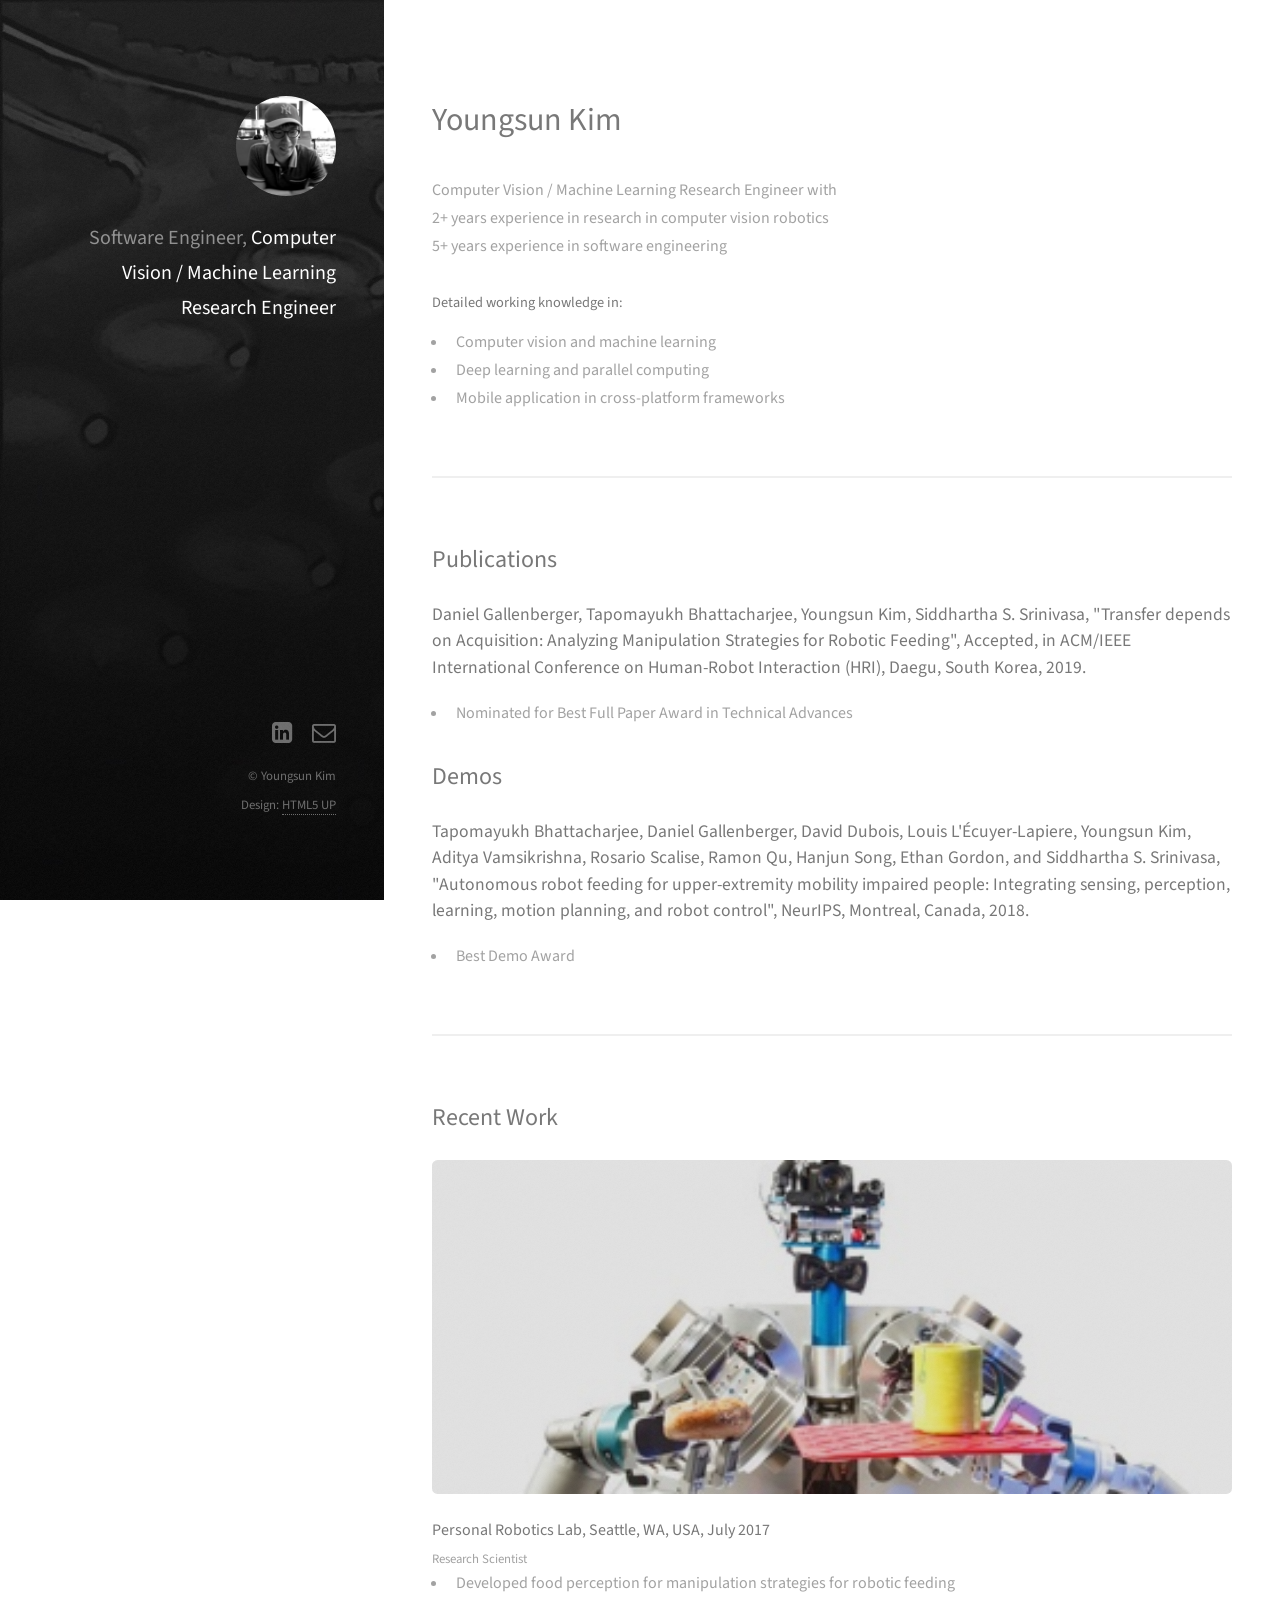
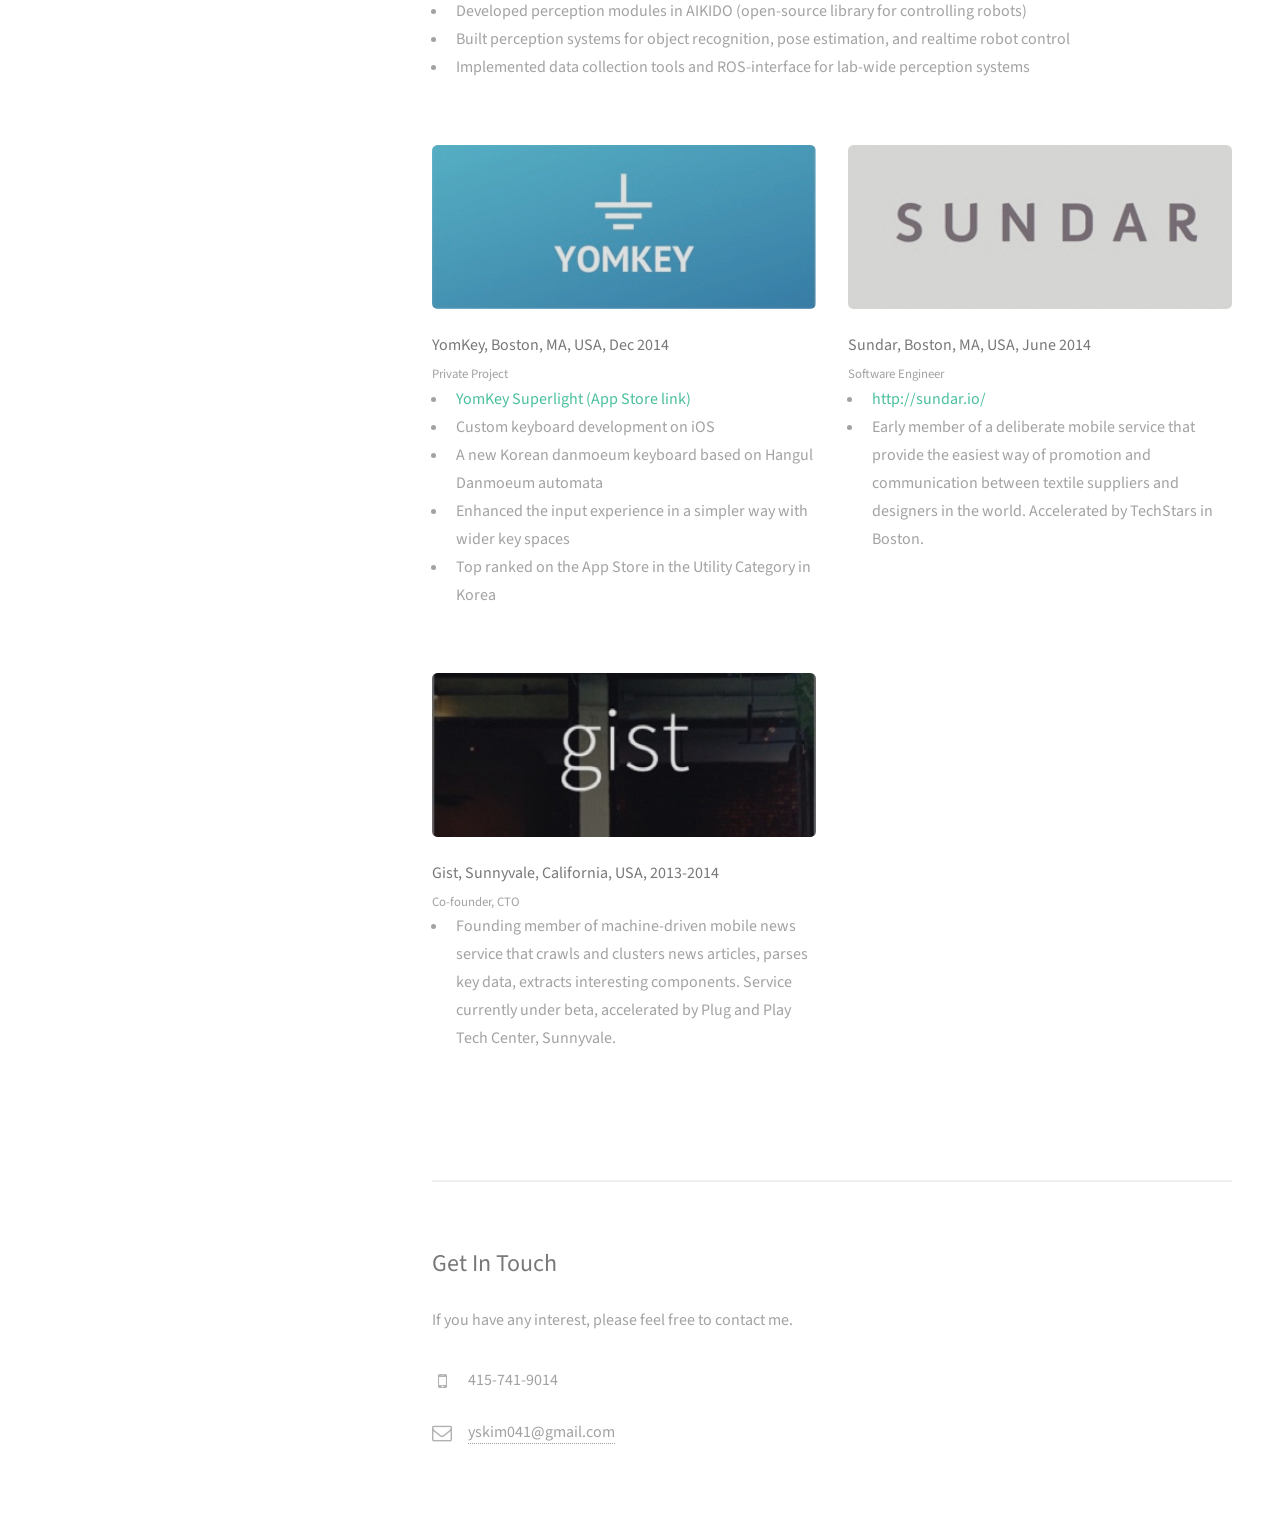
==== index.html @ 5f64d2c2 "update works at uw" ====
<!DOCTYPE HTML>
<!--
	Strata by HTML5 UP
	html5up.net | @n33co
	Free for personal and commercial use under the CCA 3.0 license (html5up.net/license)
-->
<html>
	<head>
		<title>Youngsun Kim</title>
		<meta http-equiv="content-type" content="text/html; charset=utf-8" />
		<meta name="description" content="" />
		<meta name="keywords" content="" />
		<!--[if lte IE 8]><script src="css/ie/html5shiv.js"></script><![endif]-->
		<script src="js/jquery.min.js"></script>
		<script src="js/jquery.poptrox.min.js"></script>
		<script src="js/skel.min.js"></script>
		<script src="js/init.js"></script>
		<noscript>
			<link rel="stylesheet" href="css/skel.css" />
			<link rel="stylesheet" href="css/style.css" />
			<link rel="stylesheet" href="css/style-xlarge.css" />
		</noscript>
		<!--[if lte IE 8]><link rel="stylesheet" href="css/ie/v8.css" /><![endif]-->
	</head>
	<body id="top">

		<!-- Header -->
			<header id="header">
				<a href="#" class="image avatar"><img src="images/profile_img.png" alt="" /></a>
				<h1>Software Engineer, <br />
				<strong>Computer Vision / Machine Learning <br />
				Research Engineer</strong></h1>
			</header>

		<!-- Main -->
			<div id="main">

				<!-- One -->
					<section id="one">
						<header class="major">
							<h2>Youngsun Kim</h2>
						</header>
						<p>Computer Vision / Machine Learning Research Engineer with <br>2+ years experience in research in computer vision robotics <br>5+ years experience in software engineering</p>

						<h5>Detailed working knowledge in: </h5>
						<ul>
							<li>Computer vision and machine learning</li>
							<li>Deep learning and parallel computing</li>
							<li>Mobile application in cross-platform frameworks</li>
						</ul>
					</section>

				<!-- Two -->
					<section id="two_research">
						<h2>Publications</h2>
						<h4>Daniel Gallenberger, Tapomayukh Bhattacharjee, Youngsun Kim, Siddhartha S. Srinivasa, "Transfer depends on Acquisition: Analyzing Manipulation Strategies for Robotic Feeding", Accepted, in ACM/IEEE International Conference on Human-Robot Interaction (HRI), Daegu, South Korea, 2019.</h4>
						<ul>
							<li>Nominated for Best Full Paper Award in Technical Advances</li>
						</ul>

						<h2>Demos</h2>
						<h4>Tapomayukh Bhattacharjee, Daniel Gallenberger, David Dubois, Louis L'Écuyer-Lapiere, Youngsun Kim, Aditya Vamsikrishna, Rosario Scalise, Ramon Qu, Hanjun Song, Ethan Gordon, and Siddhartha S. Srinivasa, "Autonomous robot feeding for upper-extremity mobility impaired people: Integrating sensing, perception, learning, motion planning, and robot control", NeurIPS, Montreal, Canada, 2018.</h4>
						<ul>
							<li>Best Demo Award</li>
						</ul>
					</section>

					<section id="two_works">
						<h2>Recent Work</h2>
						<div class="row">
							<article class="12u 12u$(3) work-item">
								<a href="https://personalrobotics.cs.washington.edu/research/projects/food-manipulation/" class="image fit thumb"><img src="images/herb_brunch_small.jpg" alt="" /></a>
								<h3>Personal Robotics Lab, Seattle, WA, USA, July 2017</h3>
								<p>
									Research Scientist
									<ul>
										<li>Developed food perception for manipulation strategies for robotic feeding</li>
										<li>Developed perception modules in AIKIDO (open-source library for controlling robots)</li>
										<li>Built perception systems for object recognition, pose estimation, and realtime robot control</li>
										<li>Implemented data collection tools and ROS-interface for lab-wide perception systems</li>
									</ul>
								</p>
							</article>
							<article class="6u 12u$(3) work-item">
								<a href="images/full_1_yomkey.jpg" class="image fit thumb"><img src="images/thumb_1_yomkey.jpg" alt="" /></a>
								<h3>YomKey, Boston, MA, USA, Dec 2014</h3>
								<p>
									Private Project
									<ul>
										<li><div onClick="window.open('https://itunes.apple.com/us/app/id954200355?mt=8', '_blank')" style="color: #49bf9d;">YomKey Superlight (App Store link)</div></li>
										<li>Custom keyboard development on iOS</li>
										<li>A new Korean danmoeum keyboard based on Hangul Danmoeum automata</li>
										<li>Enhanced the input experience in a simpler way with wider key spaces</li>
										<li>Top ranked on the App Store in the Utility Category in Korea</li>
									</ul>
								</p>
							</article>
							<article class="6u$ 12u$(3) work-item">
								<a href="images/full_2_sundar.jpg" class="image fit thumb"><img src="images/thumb_2_sundar.jpg" alt="" /></a>
								<h3>Sundar, Boston, MA, USA, June 2014</h3>
								<p>
									Software Engineer
									<ul>
										<li><div onClick="window.open('http://sundar.io', '_blank')" style="color: #49bf9d;">http://sundar.io/</div></li>
										<li>Early member of a deliberate mobile service that provide the easiest way of promotion and communication between textile suppliers and designers in the world. Accelerated by TechStars in Boston.</li>
									</ul>
								</p>
							</article>
							<article class="6u 12u$(3) work-item">
								<a href="images/full_3_gist.jpg" class="image fit thumb"><img src="images/thumb_3_gist.jpg" alt="" /></a>
								<h3>Gist, Sunnyvale, California, USA, 2013-2014</h3>
								<p>
									Co-founder, CTO
									<ul>
										<li>Founding member of machine-driven mobile news service that crawls and clusters news articles, parses key data, extracts interesting components. Service currently under beta, accelerated by Plug and Play Tech Center, Sunnyvale.</li>
									</ul>
								</p>
							</article>
						</div>
						<!-- <ul class="actions">
							<li><a href="#" class="button">Full Portfolio</a></li>
						</ul> -->
					</section>

				<!-- Three -->
					<section id="three">
						<h2>Get In Touch</h2>
						<p>If you have any interest, please feel free to contact me.</p>
						<div class="row">
							<div class="4u$ 12u$(2)">
								<ul class="labeled-icons">
									<li>
										<h3 class="icon fa-mobile"><span class="label">Phone</span></h3>
										415-741-9014
									</li>
									<li>
										<h3 class="icon fa-envelope-o"><span class="label">Email</span></h3>
										<a href="mailto:youngsun.kim@nyu.edu">yskim041@gmail.com</a>
									</li>
								</ul>
							</div>
						</div>
					</section>

			</div>

		<!-- Footer -->
			<footer id="footer">
				<ul class="icons">
					<li><a href="http://www.linkedin.com/in/youngsunkim/" class="icon fa-linkedin-square"><span class="label">Facebook</span></a></li>
					<li><a href="mailto:youngsun.kim@nyu.edu" class="icon fa-envelope-o"><span class="label">Email</span></a></li>
				</ul>
				<ul class="copyright">
					<li>&copy; Youngsun Kim</li><li>Design: <a href="http://html5up.net">HTML5 UP</a></li>
				</ul>
			</footer>

	</body>
</html>
---- css/skel.css ----
/* Resets (http://meyerweb.com/eric/tools/css/reset/ | v2.0 | 20110126 | License: none (public domain)) */

	html,body,div,span,applet,object,iframe,h1,h2,h3,h4,h5,h6,p,blockquote,pre,a,abbr,acronym,address,big,cite,code,del,dfn,em,img,ins,kbd,q,s,samp,small,strike,strong,sub,sup,tt,var,b,u,i,center,dl,dt,dd,ol,ul,li,fieldset,form,label,legend,table,caption,tbody,tfoot,thead,tr,th,td,article,aside,canvas,details,embed,figure,figcaption,footer,header,hgroup,menu,nav,output,ruby,section,summary,time,mark,audio,video{margin:0;padding:0;border:0;font-size:100%;font:inherit;vertical-align:baseline;}article,aside,details,figcaption,figure,footer,header,hgroup,menu,nav,section{display:block;}body{line-height:1;}ol,ul{list-style:none;}blockquote,q{quotes:none;}blockquote:before,blockquote:after,q:before,q:after{content:'';content:none;}table{border-collapse:collapse;border-spacing:0;}body{-webkit-text-size-adjust:none}

/* Box Model */

	*, *:before, *:after {
		-moz-box-sizing: border-box;
		-webkit-box-sizing: border-box;
		box-sizing: border-box;
	}

/* Container */

	.container {
		margin-left: auto;
		margin-right: auto;
		
		/* width: (containers) */
		width: 100%;
	}

	/* Modifiers */

		/* 125% */
			.container.\31 25\25 {
				width: 100%;
				
				/* max-width: (containers * 1.25) */
				max-width: 125%;

				/* min-width: (containers) */
				min-width: 100%;
			}

		/* 75% */
			.container.\37 5\25 {
				
				/* width: (containers * 0.75) */
				width: 75%;

			}

		/* 50% */
			.container.\35 0\25 {
				
				/* width: (containers * 0.50) */
				width: 50%;

			}

		/* 25% */
			.container.\32 5\25 {
				
				/* width: (containers * 0.25) */
				width: 25%;

			}

/* Grid */

	.row {
		border-bottom: solid 1px transparent;
	}

	.row > * {
		float: left;
	}
	
	.row:after, .row:before {
		content: '';
		display: block;
		clear: both;
		height: 0;
	}
	
	.row.uniform > * > :first-child {
		margin-top: 0;
	}
	
	.row.uniform > * > :last-child {
		margin-bottom: 0;
	}

	/* Gutters */

		/* Normal */
		
			.row > * {
				/* padding: (gutters.horizontal) 0 0 (gutters.vertical) */
				padding: 0 0 0 2.5em;
			}

			.row {
				/* margin: -(gutters.horizontal) 0 -1px -(gutters.vertical) */
				margin: 0 0 -1px -2.5em;
			}
			
			.row.uniform > * {
				/* padding: (gutters.vertical) 0 0 (gutters.vertical) */
				padding: 2.5em 0 0 2.5em;
			}

			.row.uniform {
				/* margin: -(gutters.vertical) 0 -1px -(gutters.vertical) */
				margin: -2.5em 0 -1px -2.5em;
			}
			
		/* 200% */
		
			.row.\32 00\25 > * {
				/* padding: (gutters.horizontal) 0 0 (gutters.vertical) */
				padding: 0 0 0 5em;
			}

			.row.\32 00\25 {
				/* margin: -(gutters.horizontal) 0 -1px -(gutters.vertical) */
				margin: 0 0 -1px -5em;
			}

			.row.uniform.\32 00\25 > * {
				/* padding: (gutters.vertical) 0 0 (gutters.vertical) */
				padding: 5em 0 0 5em;
			}

			.row.uniform.\32 00\25 {
				/* margin: -(gutters.vertical) 0 -1px -(gutters.vertical) */
				margin: -5em 0 -1px -5em;
			}

		/* 150% */
		
			.row.\31 50\25 > * {
				/* padding: (gutters.horizontal) 0 0 (gutters.vertical) */
				padding: 0 0 0 3.75em;
			}

			.row.\31 50\25 {
				/* margin: -(gutters.horizontal) 0 -1px -(gutters.vertical) */
				margin: 0 0 -1px -3.75em;
			}

			.row.uniform.\31 50\25 > * {
				/* padding: (gutters.vertical) 0 0 (gutters.vertical) */
				padding: 3.75em 0 0 3.75em;
			}

			.row.uniform.\31 50\25 {
				/* margin: -(gutters.vertical) 0 -1px -(gutters.vertical) */
				margin: -3.75em 0 -1px -3.75em;
			}

		/* 50% */
		
			.row.\35 0\25 > * {
				/* padding: (gutters.horizontal) 0 0 (gutters.vertical) */
				padding: 0 0 0 1.25em;
			}

			.row.\35 0\25 {
				/* margin: -(gutters.horizontal) 0 -1px -(gutters.vertical) */
				margin: 0 0 -1px -1.25em;
			}

			.row.uniform.\35 0\25 > * {
				/* padding: (gutters.vertical) 0 0 (gutters.vertical) */
				padding: 1.25em 0 0 1.25em;
			}

			.row.uniform.\35 0\25 {
				/* margin: -(gutters.vertical) 0 -1px -(gutters.vertical) */
				margin: -1.25em 0 -1px -1.25em;
			}

		/* 25% */
		
			.row.\32 5\25 > * {
				/* padding: (gutters.horizontal) 0 0 (gutters.vertical) */
				padding: 0 0 0 0.625em;
			}

			.row.\32 5\25 {
				/* margin: -(gutters.horizontal) 0 -1px -(gutters.vertical) */
				margin: 0 0 -1px -0.625em;
			}

			.row.uniform.\32 5\25 > * {
				/* padding: (gutters.vertical) 0 0 (gutters.vertical) */
				padding: 0.625em 0 0 0.625em;
			}

			.row.uniform.\32 5\25 {
				/* margin: -(gutters.vertical) 0 -1px -(gutters.vertical) */
				margin: -0.625em 0 -1px -0.625em;
			}

		/* 0% */
		
			.row.\30 \25 > * {
				padding: 0;
			}

			.row.\30 \25 {
				margin: 0 0 -1px 0;
			}

	/* Cells */

		.\31 2u, .\31 2u\24, .\31 2u\28 1\29, .\31 2u\24\28 1\29 { width: 100%; clear: none; }
		.\31 1u, .\31 1u\24, .\31 1u\28 1\29, .\31 1u\24\28 1\29 { width: 91.6666666667%; clear: none; }
		.\31 0u, .\31 0u\24, .\31 0u\28 1\29, .\31 0u\24\28 1\29 { width: 83.3333333333%; clear: none; }
		.\39 u, .\39 u\24, .\39 u\28 1\29, .\39 u\24\28 1\29 { width: 75%; clear: none; }
		.\38 u, .\38 u\24, .\38 u\28 1\29, .\38 u\24\28 1\29 { width: 66.6666666667%; clear: none; }
		.\37 u, .\37 u\24, .\37 u\28 1\29, .\37 u\24\28 1\29 { width: 58.3333333333%; clear: none; }
		.\36 u, .\36 u\24, .\36 u\28 1\29, .\36 u\24\28 1\29 { width: 50%; clear: none; }
		.\35 u, .\35 u\24, .\35 u\28 1\29, .\35 u\24\28 1\29 { width: 41.6666666667%; clear: none; }
		.\34 u, .\34 u\24, .\34 u\28 1\29, .\34 u\24\28 1\29 { width: 33.3333333333%; clear: none; }
		.\33 u, .\33 u\24, .\33 u\28 1\29, .\33 u\24\28 1\29 { width: 25%; clear: none; }
		.\32 u, .\32 u\24, .\32 u\28 1\29, .\32 u\24\28 1\29 { width: 16.6666666667%; clear: none; }
		.\31 u, .\31 u\24, .\31 u\28 1\29, .\31 u\24\28 1\29 { width: 8.3333333333%; clear: none; }

		.\31 2u\24 + *, .\31 2u\24\28 1\29 + *,
		.\31 1u\24 + *, .\31 1u\24\28 1\29 + *,
		.\31 0u\24 + *, .\31 0u\24\28 1\29 + *,
		.\39 u\24 + *, .\39 u\24\28 1\29 + *,
		.\38 u\24 + *, .\38 u\24\28 1\29 + *,
		.\37 u\24 + *, .\37 u\24\28 1\29 + *,
		.\36 u\24 + *, .\36 u\24\28 1\29 + *,
		.\35 u\24 + *, .\35 u\24\28 1\29 + *,
		.\34 u\24 + *, .\34 u\24\28 1\29 + *,
		.\33 u\24 + *, .\33 u\24\28 1\29 + *,
		.\32 u\24 + *, .\32 u\24\28 1\29 + *,
		.\31 u\24  + *,  .\31 u\24\28 1\29 + * {
			clear: left;
		}
			
		.\-11u { margin-left: 91.6666666667% }
		.\-10u { margin-left: 83.3333333333% }
		.\-9u { margin-left: 75% }
		.\-8u { margin-left: 66.6666666667% }
		.\-7u { margin-left: 58.3333333333% }
		.\-6u { margin-left: 50% }
		.\-5u { margin-left: 41.6666666667% }
		.\-4u { margin-left: 33.3333333333% }
		.\-3u { margin-left: 25% }
		.\-2u { margin-left: 16.6666666667% }
		.\-1u { margin-left: 8.3333333333% }
---- css/style.css ----
@import url(font-awesome.min.css);
@import url("http://fonts.googleapis.com/css?family=Source+Sans+Pro:400,400italic");

/*
	Strata by HTML5 UP
	html5up.net | @n33co
	Free for personal and commercial use under the CCA 3.0 license (html5up.net/license)
*/

/* Basic */

	body {
		background: #fff;
	}

		body.is-loading *, body.is-loading *:before, body.is-loading *:after {
			-moz-animation: none !important;
			-webkit-animation: none !important;
			-o-animation: none !important;
			-ms-animation: none !important;
			animation: none !important;
			-moz-transition: none !important;
			-webkit-transition: none !important;
			-o-transition: none !important;
			-ms-transition: none !important;
			transition: none !important;
		}

	body, input, select, textarea {
		color: #a2a2a2;
		font-family: "Source Sans Pro", Helvetica, sans-serif;
		font-size: 16pt;
		font-weight: 400;
		line-height: 1.75em;
	}

	a {
		-moz-transition: color 0.2s ease-in-out, border-color 0.2s ease-in-out;
		-webkit-transition: color 0.2s ease-in-out, border-color 0.2s ease-in-out;
		-o-transition: color 0.2s ease-in-out, border-color 0.2s ease-in-out;
		-ms-transition: color 0.2s ease-in-out, border-color 0.2s ease-in-out;
		transition: color 0.2s ease-in-out, border-color 0.2s ease-in-out;
		border-bottom: dotted 1px;
		color: #49bf9d;
		text-decoration: none;
	}

		a:hover {
			border-bottom-color: transparent;
			color: #49bf9d !important;
			text-decoration: none;
		}

	strong, b {
		color: #787878;
		font-weight: 400;
	}

	em, i {
		font-style: italic;
	}

	p {
		margin: 0 0 2em 0;
	}

	h1, h2, h3, h4, h5, h6 {
		color: #787878;
		font-weight: 400;
		line-height: 1em;
		margin: 0 0 1em 0;
	}

		h1 a, h2 a, h3 a, h4 a, h5 a, h6 a {
			color: inherit;
			text-decoration: none;
		}

	h1 {
		font-size: 2em;
		line-height: 1.5em;
	}

	h2 {
		font-size: 1.5em;
		line-height: 1.5em;
	}

	h3 {
		font-size: 1.25em;
		line-height: 1.5em;
	}

	h4 {
		font-size: 1.1em;
		line-height: 1.5em;
	}

	h5 {
		font-size: 0.9em;
		line-height: 1.5em;
	}

	h6 {
		font-size: 0.7em;
		line-height: 1.5em;
	}

	sub {
		font-size: 0.8em;
		position: relative;
		top: 0.5em;
	}

	sup {
		font-size: 0.8em;
		position: relative;
		top: -0.5em;
	}

	hr {
		border: 0;
		border-bottom: solid 2px #efefef;
		margin: 2em 0;
	}

		hr.major {
			margin: 3em 0;
		}

	blockquote {
		border-left: solid 6px #efefef;
		font-style: italic;
		margin: 0 0 2em 0;
		padding: 0.5em 0 0.5em 1.5em;
	}

	code {
		background: #f7f7f7;
		border-radius: 0.35em;
		border: solid 2px #efefef;
		font-family: "Courier New", monospace;
		font-size: 0.9em;
		margin: 0 0.25em;
		padding: 0.25em 0.65em;
	}

	pre {
		-webkit-overflow-scrolling: touch;
		font-family: "Courier New", monospace;
		font-size: 0.9em;
		margin: 0 0 2em 0;
	}

		pre code {
			display: block;
			line-height: 1.75em;
			padding: 1em 1.5em;
			overflow-x: auto;
		}

	.align-left {
		text-align: left;
	}

	.align-center {
		text-align: center;
	}

	.align-right {
		text-align: right;
	}

/* Section/Article */

	section.special, article.special {
		text-align: center;
	}

	header p {
		color: #b2b2b2;
		position: relative;
		margin: 0 0 1.5em 0;
	}

	header h2 + p {
		font-size: 1.25em;
		margin-top: -1em;
		line-height: 1.5em;
	}

	header h3 + p {
		font-size: 1.1em;
		margin-top: -0.8em;
		line-height: 1.5em;
	}

	header h4 + p,
	header h5 + p,
	header h6 + p {
		font-size: 0.9em;
		margin-top: -0.6em;
		line-height: 1.5em;
	}

	header.major h2 {
		font-size: 2em;
	}

/* Form */

	form {
		margin: 0 0 2em 0;
	}

	label {
		color: #787878;
		display: block;
		font-size: 0.9em;
		font-weight: 400;
		margin: 0 0 1em 0;
	}

	input[type="text"],
	input[type="password"],
	input[type="email"],
	select,
	textarea {
		-moz-appearance: none;
		-webkit-appearance: none;
		-o-appearance: none;
		-ms-appearance: none;
		appearance: none;
		background: #f7f7f7;
		border-radius: 0.35em;
		border: solid 2px transparent;
		color: inherit;
		display: block;
		outline: 0;
		padding: 0 0.75em;
		text-decoration: none;
		width: 100%;
	}

		input[type="text"]:invalid,
		input[type="password"]:invalid,
		input[type="email"]:invalid,
		select:invalid,
		textarea:invalid {
			box-shadow: none;
		}

		input[type="text"]:focus,
		input[type="password"]:focus,
		input[type="email"]:focus,
		select:focus,
		textarea:focus {
			border-color: #49bf9d;
		}

	.select-wrapper {
		text-decoration: none;
		display: block;
		position: relative;
	}

		.select-wrapper:before {
			-moz-osx-font-smoothing: grayscale;
			-webkit-font-smoothing: antialiased;
			font-family: FontAwesome;
			font-style: normal;
			font-weight: normal;
			text-transform: none !important;
		}

		.select-wrapper:before {
			color: #dfdfdf;
			content: '\f078';
			display: block;
			height: 2.75em;
			line-height: 2.75em;
			pointer-events: none;
			position: absolute;
			right: 0;
			text-align: center;
			top: 0;
			width: 2.75em;
		}

		.select-wrapper select::-ms-expand {
			display: none;
		}

	input[type="text"],
	input[type="password"],
	input[type="email"],
	select {
		height: 2.75em;
	}

	textarea {
		padding: 0.75em;
	}

	input[type="checkbox"],
	input[type="radio"] {
		-moz-appearance: none;
		-webkit-appearance: none;
		-o-appearance: none;
		-ms-appearance: none;
		appearance: none;
		display: block;
		float: left;
		margin-right: -2em;
		opacity: 0;
		width: 1em;
		z-index: -1;
	}

		input[type="checkbox"] + label,
		input[type="radio"] + label {
			text-decoration: none;
			color: #a2a2a2;
			cursor: pointer;
			display: inline-block;
			font-size: 1em;
			font-weight: 400;
			padding-left: 2.4em;
			padding-right: 0.75em;
			position: relative;
		}

			input[type="checkbox"] + label:before,
			input[type="radio"] + label:before {
				-moz-osx-font-smoothing: grayscale;
				-webkit-font-smoothing: antialiased;
				font-family: FontAwesome;
				font-style: normal;
				font-weight: normal;
				text-transform: none !important;
			}

			input[type="checkbox"] + label:before,
			input[type="radio"] + label:before {
				background: #f7f7f7;
				border-radius: 0.35em;
				border: solid 2px transparent;
				content: '';
				display: inline-block;
				height: 1.65em;
				left: 0;
				line-height: 1.58125em;
				position: absolute;
				text-align: center;
				top: 0;
				width: 1.65em;
			}

		input[type="checkbox"]:checked + label:before,
		input[type="radio"]:checked + label:before {
			background: #787878;
			border-color: #787878;
			color: #fff;
			content: '\f00c';
		}

		input[type="checkbox"]:focus + label:before,
		input[type="radio"]:focus + label:before {
			border-color: #49bf9d;
		}

	input[type="checkbox"] + label:before {
		border-radius: 0.35em;
	}

	input[type="radio"] + label:before {
		border-radius: 100%;
	}

	::-webkit-input-placeholder {
		color: #b2b2b2 !important;
		opacity: 1.0;
	}

	:-moz-placeholder {
		color: #b2b2b2 !important;
		opacity: 1.0;
	}

	::-moz-placeholder {
		color: #b2b2b2 !important;
		opacity: 1.0;
	}

	:-ms-input-placeholder {
		color: #b2b2b2 !important;
		opacity: 1.0;
	}

	.formerize-placeholder {
		color: #b2b2b2 !important;
		opacity: 1.0;
	}

/* Box */

	.box {
		border-radius: 0.35em;
		border: solid 2px #efefef;
		margin-bottom: 2em;
		padding: 1.5em;
	}

		.box > :last-child,
		.box > :last-child > :last-child,
		.box > :last-child > :last-child > :last-child {
			margin-bottom: 0;
		}

		.box.alt {
			border: 0;
			border-radius: 0;
			padding: 0;
		}

/* Icon */

	.icon {
		text-decoration: none;
		border-bottom: none;
		position: relative;
	}

		.icon:before {
			-moz-osx-font-smoothing: grayscale;
			-webkit-font-smoothing: antialiased;
			font-family: FontAwesome;
			font-style: normal;
			font-weight: normal;
			text-transform: none !important;
		}

		.icon > .label {
			display: none;
		}

/* Image */

	.image {
		border-radius: 0.35em;
		border: 0;
		display: inline-block;
		position: relative;
	}

		.image:before {
			-moz-transition: opacity 0.2s ease-in-out;
			-webkit-transition: opacity 0.2s ease-in-out;
			-o-transition: opacity 0.2s ease-in-out;
			-ms-transition: opacity 0.2s ease-in-out;
			transition: opacity 0.2s ease-in-out;
			background: url("images/overlay.png");
			border-radius: 0.35em;
			content: '';
			display: block;
			height: 100%;
			left: 0;
			opacity: 0.5;
			position: absolute;
			top: 0;
			width: 100%;
		}

		.image.thumb {
			text-align: center;
		}

			.image.thumb:after {
				-moz-transition: opacity 0.2s ease-in-out;
				-webkit-transition: opacity 0.2s ease-in-out;
				-o-transition: opacity 0.2s ease-in-out;
				-ms-transition: opacity 0.2s ease-in-out;
				transition: opacity 0.2s ease-in-out;
				border-radius: 0.35em;
				border: solid 3px rgba(255, 255, 255, 0.5);
				color: #fff;
				content: 'View';
				display: inline-block;
				font-size: 0.8em;
				font-weight: 400;
				left: 50%;
				line-height: 2.25em;
				margin: -1.25em 0 0 -3em;
				opacity: 0;
				padding: 0 1.5em;
				position: absolute;
				text-align: center;
				text-decoration: none;
				top: 50%;
				white-space: nowrap;
			}

			.image.thumb:hover:after {
				opacity: 1.0;
			}

			.image.thumb:hover:before {
				background: url("images/overlay.png"), url("images/overlay.png");
				opacity: 1.0;
			}

		.image img {
			border-radius: 0.35em;
			display: block;
		}

		.image.left {
			float: left;
			margin: 0 1.5em 1em 0;
			top: 0.25em;
		}

		.image.right {
			float: right;
			margin: 0 0 1em 1.5em;
			top: 0.25em;
		}

		.image.left, .image.right {
			max-width: 40%;
		}

			.image.left img, .image.right img {
				width: 100%;
			}

		.image.fit {
			display: block;
			margin: 0 0 2em 0;
			width: 100%;
		}

			.image.fit img {
				width: 100%;
			}

		.image.avatar {
			border-radius: 100%;
		}

			.image.avatar:before {
				display: none;
			}

			.image.avatar img {
				border-radius: 100%;
				width: 100%;
			}

/* List */

	ol {
		list-style: decimal;
		margin: 0 0 2em 0;
		padding-left: 1.25em;
	}

		ol li {
			padding-left: 0.25em;
		}

	ul {
		list-style: disc;
		margin: 0 0 2em 0;
		padding-left: 1em;
	}

		ul li {
			padding-left: 0.5em;
		}

		ul.alt {
			list-style: none;
			padding-left: 0;
		}

			ul.alt li {
				border-top: solid 2px #efefef;
				padding: 0.5em 0;
			}

				ul.alt li:first-child {
					border-top: 0;
					padding-top: 0;
				}

		ul.icons {
			cursor: default;
			list-style: none;
			padding-left: 0;
		}

			ul.icons li {
				display: inline-block;
				padding: 0 1em 0 0;
			}

				ul.icons li:last-child {
					padding-right: 0;
				}

				ul.icons li .icon:before {
					font-size: 1.5em;
				}

		ul.actions {
			cursor: default;
			list-style: none;
			padding-left: 0;
		}

			ul.actions li {
				display: inline-block;
				padding: 0 1em 0 0;
				vertical-align: middle;
			}

				ul.actions li:last-child {
					padding-right: 0;
				}

			ul.actions.small li {
				padding: 0 0.5em 0 0;
			}

			ul.actions.vertical li {
				display: block;
				padding: 1em 0 0 0;
			}

				ul.actions.vertical li:first-child {
					padding-top: 0;
				}

				ul.actions.vertical li > * {
					margin-bottom: 0;
				}

			ul.actions.vertical.small li {
				padding: 0.5em 0 0 0;
			}

				ul.actions.vertical.small li:first-child {
					padding-top: 0;
				}

			ul.actions.fit {
				display: table;
				margin-left: -1em;
				padding: 0;
				table-layout: fixed;
				width: calc(100% + 1em);
			}

				ul.actions.fit li {
					display: table-cell;
					padding: 0 0 0 1em;
				}

					ul.actions.fit li > * {
						margin-bottom: 0;
					}

				ul.actions.fit.small {
					margin-left: -0.5em;
					width: calc(100% + 0.5em);
				}

					ul.actions.fit.small li {
						padding: 0 0 0 0.5em;
					}

		ul.labeled-icons {
			list-style: none;
			padding: 0;
		}

			ul.labeled-icons li {
				line-height: 1.75em;
				margin: 1.5em 0 0 0;
				padding-left: 2.25em;
				position: relative;
			}

				ul.labeled-icons li:first-child {
					margin-top: 0;
				}

				ul.labeled-icons li a {
					color: inherit;
				}

				ul.labeled-icons li h3 {
					color: #b2b2b2;
					left: 0;
					position: absolute;
					text-align: center;
					top: 0;
					width: 1em;
				}

	dl {
		margin: 0 0 2em 0;
	}

/* Table */

	.table-wrapper {
		-webkit-overflow-scrolling: touch;
		overflow-x: auto;
	}

	table {
		margin: 0 0 2em 0;
		width: 100%;
	}

		table tbody tr {
			border: solid 1px #efefef;
			border-left: 0;
			border-right: 0;
		}

			table tbody tr:nth-child(2n + 1) {
				background-color: #f7f7f7;
			}

		table td {
			padding: 0.75em 0.75em;
		}

		table th {
			color: #787878;
			font-size: 0.9em;
			font-weight: 400;
			padding: 0 0.75em 0.75em 0.75em;
			text-align: left;
		}

		table thead {
			border-bottom: solid 2px #efefef;
		}

		table tfoot {
			border-top: solid 2px #efefef;
		}

		table.alt {
			border-collapse: separate;
		}

			table.alt tbody tr td {
				border: solid 2px #efefef;
				border-left-width: 0;
				border-top-width: 0;
			}

				table.alt tbody tr td:first-child {
					border-left-width: 2px;
				}

			table.alt tbody tr:first-child td {
				border-top-width: 2px;
			}

			table.alt thead {
				border-bottom: 0;
			}

			table.alt tfoot {
				border-top: 0;
			}

/* Button */

	input[type="submit"],
	input[type="reset"],
	input[type="button"],
	.button {
		-moz-appearance: none;
		-webkit-appearance: none;
		-o-appearance: none;
		-ms-appearance: none;
		appearance: none;
		-moz-transition: background-color 0.2s ease-in-out, color 0.2s ease-in-out, border-color 0.2s ease-in-out;
		-webkit-transition: background-color 0.2s ease-in-out, color 0.2s ease-in-out, border-color 0.2s ease-in-out;
		-o-transition: background-color 0.2s ease-in-out, color 0.2s ease-in-out, border-color 0.2s ease-in-out;
		-ms-transition: background-color 0.2s ease-in-out, color 0.2s ease-in-out, border-color 0.2s ease-in-out;
		transition: background-color 0.2s ease-in-out, color 0.2s ease-in-out, border-color 0.2s ease-in-out;
		background-color: transparent;
		border-radius: 0.35em;
		border: solid 3px #efefef;
		color: #787878 !important;
		cursor: pointer;
		display: inline-block;
		font-weight: 400;
		height: 3.15em;
		height: calc(2.75em + 6px);
		line-height: 2.75em;
		min-width: 10em;
		padding: 0 1.5em;
		text-align: center;
		text-decoration: none;
		white-space: nowrap;
	}

		input[type="submit"]:hover,
		input[type="reset"]:hover,
		input[type="button"]:hover,
		.button:hover {
			border-color: #49bf9d;
			color: #49bf9d !important;
		}

		input[type="submit"]:active,
		input[type="reset"]:active,
		input[type="button"]:active,
		.button:active {
			background-color: rgba(73, 191, 157, 0.1);
			border-color: #49bf9d;
			color: #49bf9d !important;
		}

		input[type="submit"].icon,
		input[type="reset"].icon,
		input[type="button"].icon,
		.button.icon {
			padding-left: 1.35em;
		}

			input[type="submit"].icon:before,
			input[type="reset"].icon:before,
			input[type="button"].icon:before,
			.button.icon:before {
				margin-right: 0.5em;
			}

		input[type="submit"].fit,
		input[type="reset"].fit,
		input[type="button"].fit,
		.button.fit {
			display: block;
			margin: 0 0 1em 0;
			min-width: 0;
			width: 100%;
		}

		input[type="submit"].small,
		input[type="reset"].small,
		input[type="button"].small,
		.button.small {
			font-size: 0.8em;
		}

		input[type="submit"].big,
		input[type="reset"].big,
		input[type="button"].big,
		.button.big {
			font-size: 1.35em;
		}

		input[type="submit"].special,
		input[type="reset"].special,
		input[type="button"].special,
		.button.special {
			background-color: #49bf9d;
			border-color: #49bf9d;
			color: #ffffff !important;
		}

			input[type="submit"].special:hover,
			input[type="reset"].special:hover,
			input[type="button"].special:hover,
			.button.special:hover {
				background-color: #5cc6a7;
				border-color: #5cc6a7;
			}

			input[type="submit"].special:active,
			input[type="reset"].special:active,
			input[type="button"].special:active,
			.button.special:active {
				background-color: #3eb08f;
				border-color: #3eb08f;
			}

		input[type="submit"].disabled, input[type="submit"]:disabled,
		input[type="reset"].disabled,
		input[type="reset"]:disabled,
		input[type="button"].disabled,
		input[type="button"]:disabled,
		.button.disabled,
		.button:disabled {
			background-color: #e7e7e7 !important;
			border-color: #e7e7e7 !important;
			color: #b2b2b2 !important;
			cursor: default;
		}

/* Work Item */

	.work-item {
		margin: 0 0 2em 0;
	}

		.work-item .image {
			margin: 0 0 1.5em 0;
		}

		.work-item h3 {
			font-size: 1em;
			margin: 0 0 0.5em 0;
		}

		.work-item p {
			font-size: 0.8em;
			line-height: 1.5em;
			margin: 0;
		}

/* Header */

	#header {
		background-color: #000000;
		background-attachment: scroll,								fixed;
		background-image: url("images/overlay.png"), url("../images/bg.jpg");
		background-position: top left,							top left;
		background-repeat: repeat,								no-repeat;
		background-size: auto,								auto 100%;
		color: rgba(255, 255, 255, 0.5);
		height: 100%;
		left: 0;
		padding: 8em 4em 0 0;
		position: fixed;
		text-align: right;
		top: 0;
		width: 35%;
	}

		#header strong, #header b {
			color: #ffffff;
		}

		#header h2, #header h3, #header h4, #header h5, #header h6 {
			color: #ffffff;
		}

		#header h1 {
			color: rgba(255, 255, 255, 0.5);
			font-size: 1.35em;
			line-height: 1.75em;
			margin: 0;
		}

		#header .image.avatar {
			margin: 0 0 1em 0;
			width: 6.25em;
		}

/* Footer */

	#footer {
		bottom: 0;
		left: 0;
		padding: 0 4em 6em 0;
		position: fixed;
		text-align: right;
		width: 35%;
	}

		#footer .icons {
			margin: 1em 0 0 0;
		}

			#footer .icons a {
				color: rgba(255, 255, 255, 0.4);
			}

		#footer .copyright {
			color: rgba(255, 255, 255, 0.4);
			font-size: 0.8em;
			list-style: none;
			margin: 1em 0 0 0;
			padding: 0;
		}

			#footer .copyright li {
				border-left: solid 1px rgba(255, 255, 255, 0.25);
				display: inline-block;
				line-height: 1em;
				margin-left: 0.75em;
				padding-left: 0.75em;
			}

				#footer .copyright li:first-child {
					border-left: 0;
					margin-left: 0;
					padding-left: 0;
				}

				#footer .copyright li a {
					color: inherit;
				}

/* Main */

	#main {
		margin-left: 35%;
		max-width: 54em;
		padding: 8em 4em 4em 4em;
		width: calc(100% - 35%);
	}

		#main > section {
			border-top: solid 2px #efefef;
			margin: 4em 0 0 0;
			padding: 4em 0 0 0;
		}

			#main > section:first-child {
				border-top: 0;
				margin-top: 0;
				padding-top: 0;
			}

/* Poptrox */
	@-moz-keyframes spin { 0% { -moz-transform: rotate(0deg); -webkit-transform: rotate(0deg); -o-transform: rotate(0deg); -ms-transform: rotate(0deg); transform: rotate(0deg); } 100% { -moz-transform: rotate(360deg); -webkit-transform: rotate(360deg); -o-transform: rotate(360deg); -ms-transform: rotate(360deg); transform: rotate(360deg); } }
	@-webkit-keyframes spin { 0% { -moz-transform: rotate(0deg); -webkit-transform: rotate(0deg); -o-transform: rotate(0deg); -ms-transform: rotate(0deg); transform: rotate(0deg); } 100% { -moz-transform: rotate(360deg); -webkit-transform: rotate(360deg); -o-transform: rotate(360deg); -ms-transform: rotate(360deg); transform: rotate(360deg); } }
	@-o-keyframes spin { 0% { -moz-transform: rotate(0deg); -webkit-transform: rotate(0deg); -o-transform: rotate(0deg); -ms-transform: rotate(0deg); transform: rotate(0deg); } 100% { -moz-transform: rotate(360deg); -webkit-transform: rotate(360deg); -o-transform: rotate(360deg); -ms-transform: rotate(360deg); transform: rotate(360deg); } }
	@-ms-keyframes spin { 0% { -moz-transform: rotate(0deg); -webkit-transform: rotate(0deg); -o-transform: rotate(0deg); -ms-transform: rotate(0deg); transform: rotate(0deg); } 100% { -moz-transform: rotate(360deg); -webkit-transform: rotate(360deg); -o-transform: rotate(360deg); -ms-transform: rotate(360deg); transform: rotate(360deg); } }
	@keyframes spin { 0% { -moz-transform: rotate(0deg); -webkit-transform: rotate(0deg); -o-transform: rotate(0deg); -ms-transform: rotate(0deg); transform: rotate(0deg); } 100% { -moz-transform: rotate(360deg); -webkit-transform: rotate(360deg); -o-transform: rotate(360deg); -ms-transform: rotate(360deg); transform: rotate(360deg); } }

	.poptrox-popup {
		-moz-box-sizing: content-box;
		-webkit-box-sizing: content-box;
		-o-box-sizing: content-box;
		-ms-box-sizing: content-box;
		box-sizing: content-box;
		-webkit-tap-highlight-color: rgba(255, 255, 255, 0);
		background: #fff;
		border-radius: 0.35em;
		box-shadow: 0 0.1em 0.15em 0 rgba(0, 0, 0, 0.15);
		overflow: hidden;
		padding-bottom: 3em;
	}

		.poptrox-popup .loader {
			text-decoration: none;
			-moz-animation: spin 1s linear infinite;
			-webkit-animation: spin 1s linear infinite;
			-o-animation: spin 1s linear infinite;
			-ms-animation: spin 1s linear infinite;
			animation: spin 1s linear infinite;
			font-size: 1.5em;
			height: 1em;
			left: 50%;
			line-height: 1em;
			margin: -0.5em 0 0 -0.5em;
			position: absolute;
			top: 50%;
			width: 1em;
		}

			.poptrox-popup .loader:before {
				-moz-osx-font-smoothing: grayscale;
				-webkit-font-smoothing: antialiased;
				font-family: FontAwesome;
				font-style: normal;
				font-weight: normal;
				text-transform: none !important;
			}

			.poptrox-popup .loader:before {
				content: '\f1ce';
			}

		.poptrox-popup .caption {
			background: #fff;
			bottom: 0;
			cursor: default;
			font-size: 0.9em;
			height: 3em;
			left: 0;
			line-height: 2.8em;
			position: absolute;
			text-align: center;
			width: 100%;
			z-index: 1;
		}

		.poptrox-popup .nav-next,
		.poptrox-popup .nav-previous {
			text-decoration: none;
			-moz-transition: opacity 0.2s ease-in-out;
			-webkit-transition: opacity 0.2s ease-in-out;
			-o-transition: opacity 0.2s ease-in-out;
			-ms-transition: opacity 0.2s ease-in-out;
			transition: opacity 0.2s ease-in-out;
			-webkit-tap-highlight-color: rgba(255, 255, 255, 0);
			background: rgba(0, 0, 0, 0.01);
			cursor: pointer;
			height: 100%;
			opacity: 0;
			position: absolute;
			top: 0;
			width: 50%;
		}

			.poptrox-popup .nav-next:before,
			.poptrox-popup .nav-previous:before {
				-moz-osx-font-smoothing: grayscale;
				-webkit-font-smoothing: antialiased;
				font-family: FontAwesome;
				font-style: normal;
				font-weight: normal;
				text-transform: none !important;
			}

			.poptrox-popup .nav-next:before,
			.poptrox-popup .nav-previous:before {
				color: #fff;
				font-size: 2.5em;
				height: 1em;
				line-height: 1em;
				margin-top: -0.75em;
				position: absolute;
				text-align: center;
				top: 50%;
				width: 1.5em;
			}

		.poptrox-popup .nav-next {
			right: 0;
		}

			.poptrox-popup .nav-next:before {
				content: '\f105';
				right: 0;
			}

		.poptrox-popup .nav-previous {
			left: 0;
		}

			.poptrox-popup .nav-previous:before {
				content: '\f104';
				left: 0;
			}

		.poptrox-popup .closer {
			text-decoration: none;
			-moz-transition: opacity 0.2s ease-in-out;
			-webkit-transition: opacity 0.2s ease-in-out;
			-o-transition: opacity 0.2s ease-in-out;
			-ms-transition: opacity 0.2s ease-in-out;
			transition: opacity 0.2s ease-in-out;
			-webkit-tap-highlight-color: rgba(255, 255, 255, 0);
			color: #fff;
			height: 4em;
			line-height: 4em;
			opacity: 0;
			position: absolute;
			right: 0;
			text-align: center;
			top: 0;
			width: 4em;
			z-index: 2;
		}

			.poptrox-popup .closer:before {
				-moz-osx-font-smoothing: grayscale;
				-webkit-font-smoothing: antialiased;
				font-family: FontAwesome;
				font-style: normal;
				font-weight: normal;
				text-transform: none !important;
			}

			.poptrox-popup .closer:before {
				-moz-box-sizing: content-box;
				-webkit-box-sizing: content-box;
				-o-box-sizing: content-box;
				-ms-box-sizing: content-box;
				box-sizing: content-box;
				border-radius: 100%;
				border: solid 3px rgba(255, 255, 255, 0.5);
				content: '\f00d';
				display: block;
				font-size: 1em;
				height: 1.75em;
				left: 50%;
				line-height: 1.75em;
				margin: -0.875em 0 0 -0.875em;
				position: absolute;
				top: 50%;
				width: 1.75em;
			}

		.poptrox-popup:hover .nav-next,
		.poptrox-popup:hover .nav-previous {
			opacity: 0.5;
		}

			.poptrox-popup:hover .nav-next:hover,
			.poptrox-popup:hover .nav-previous:hover {
				opacity: 1.0;
			}

		.poptrox-popup:hover .closer {
			opacity: 0.5;
		}

			.poptrox-popup:hover .closer:hover {
				opacity: 1.0;
			}

/* Touch */

	body.is-touch .image.thumb:before {
		opacity: 0.5 !important;
	}

	body.is-touch .image.thumb:after {
		display: none !important;
	}

	body.is-touch #header {
		background-attachment: scroll;
		background-size: auto, cover;
	}

	body.is-touch .poptrox-popup .nav-next,
	body.is-touch .poptrox-popup .nav-previous,
	body.is-touch .poptrox-popup .closer {
		opacity: 1.0 !important;
	}
---- css/style-xlarge.css ----
/*
	Strata by HTML5 UP
	html5up.net | @n33co
	Free for personal and commercial use under the CCA 3.0 license (html5up.net/license)
*/

/* Basic */

	body, input, select, textarea {
		font-size: 12pt;
	}
---- css/ie/v8.css ----
/*
	Strata by HTML5 UP
	html5up.net | @n33co
	Free for personal and commercial use under the CCA 3.0 license (html5up.net/license)
*/

/* Button */

	input[type="submit"],
	input[type="reset"],
	input[type="button"],
	.button {
		position: relative;
		-ms-behavior: url("css/ie/PIE.htc");
	}

/* Form */

	input[type="text"],
	input[type="password"],
	input[type="email"],
	select,
	textarea {
		position: relative;
		-ms-behavior: url("css/ie/PIE.htc");
	}

	input[type="text"],
	input[type="password"],
	input[type="email"],
	select {
		height: 2.75em;
		line-height: 2.75em;
	}

	input[type="checkbox"] + label:before,
	input[type="radio"] + label:before {
		display: none;
	}

/* Image */

	.image {
		position: relative;
		-ms-behavior: url("css/ie/PIE.htc");
	}

		.image:before, .image:after {
			display: none !important;
		}

		.image img {
			position: relative;
			-ms-behavior: url("css/ie/PIE.htc");
		}

/* Header */

	#header {
		background-image: url("../../images/bg.jpg");
		background-repeat: no-repeat;
		background-size: cover;
		-ms-behavior: url("css/ie/backgroundsize.min.htc");
	}

		#header h1 {
			color: #ffffff;
		}

/* Footer */

	#footer .icons a {
		color: #ffffff;
	}
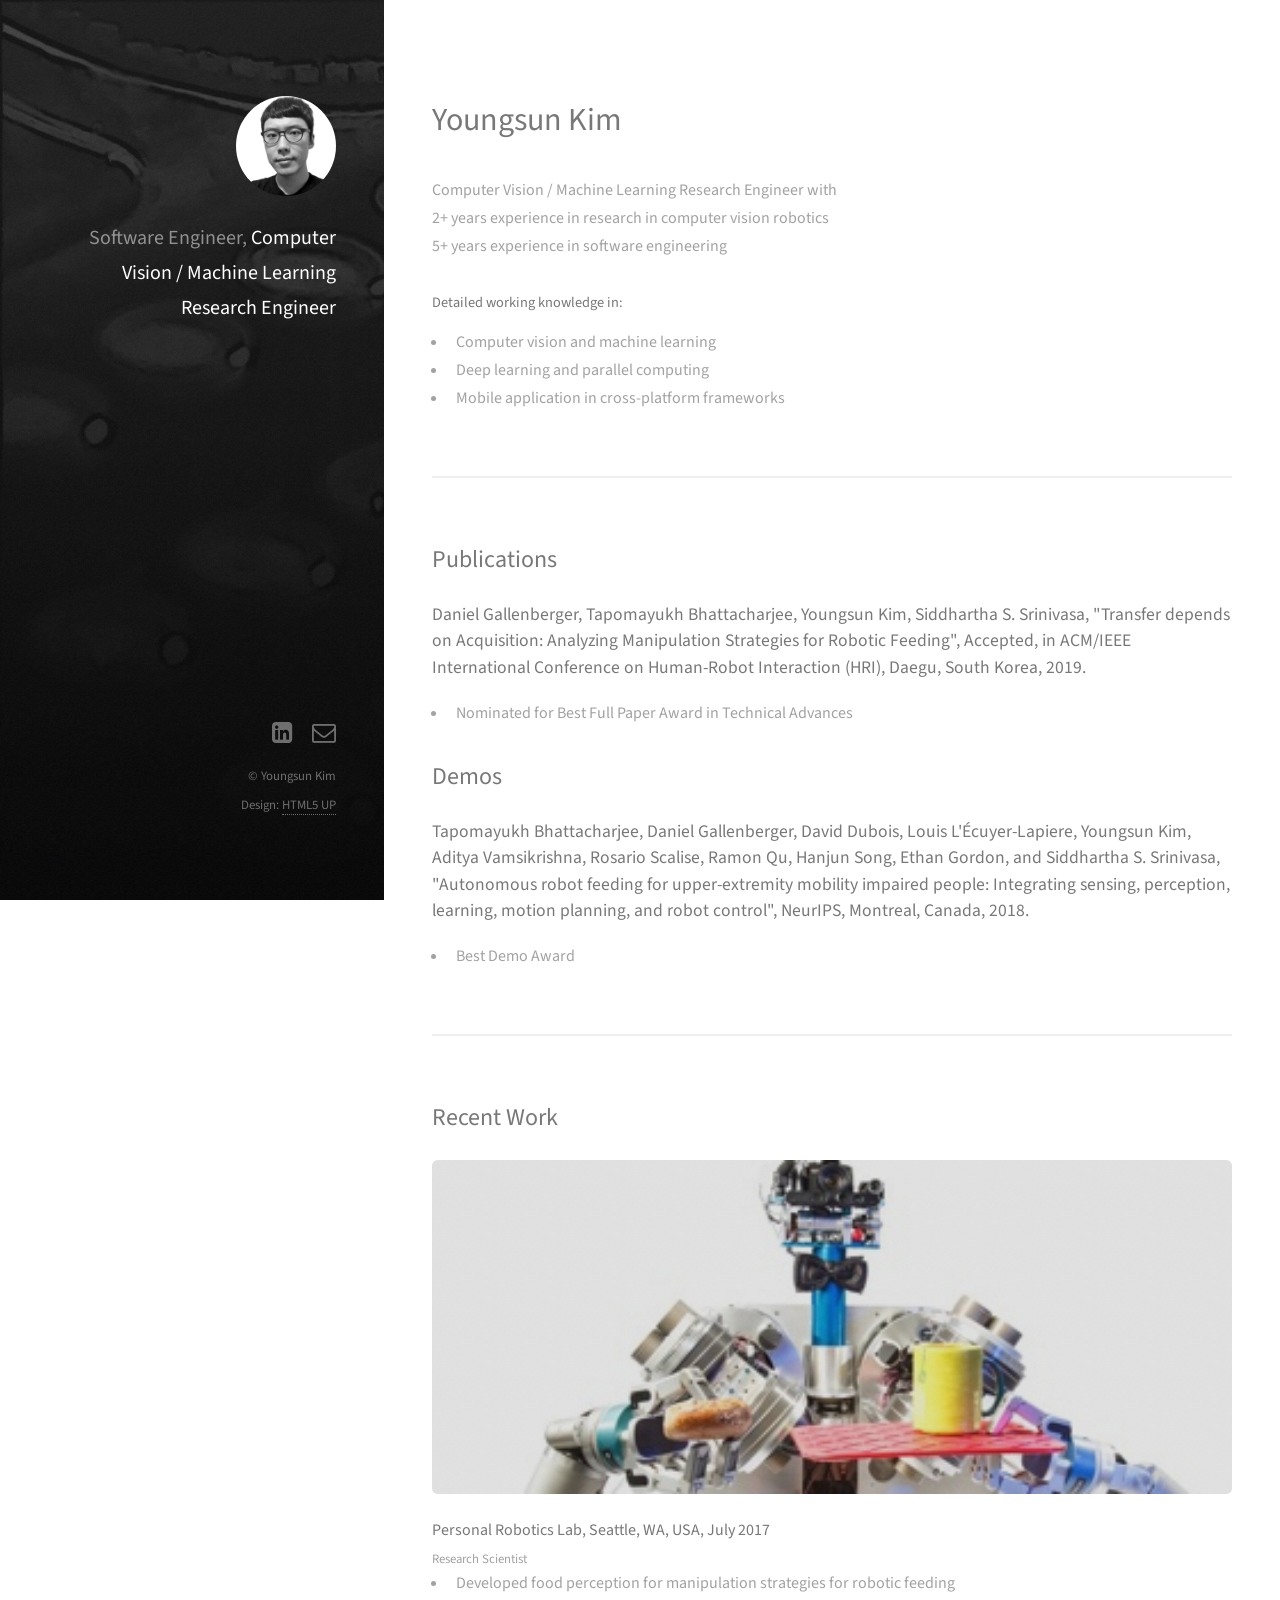
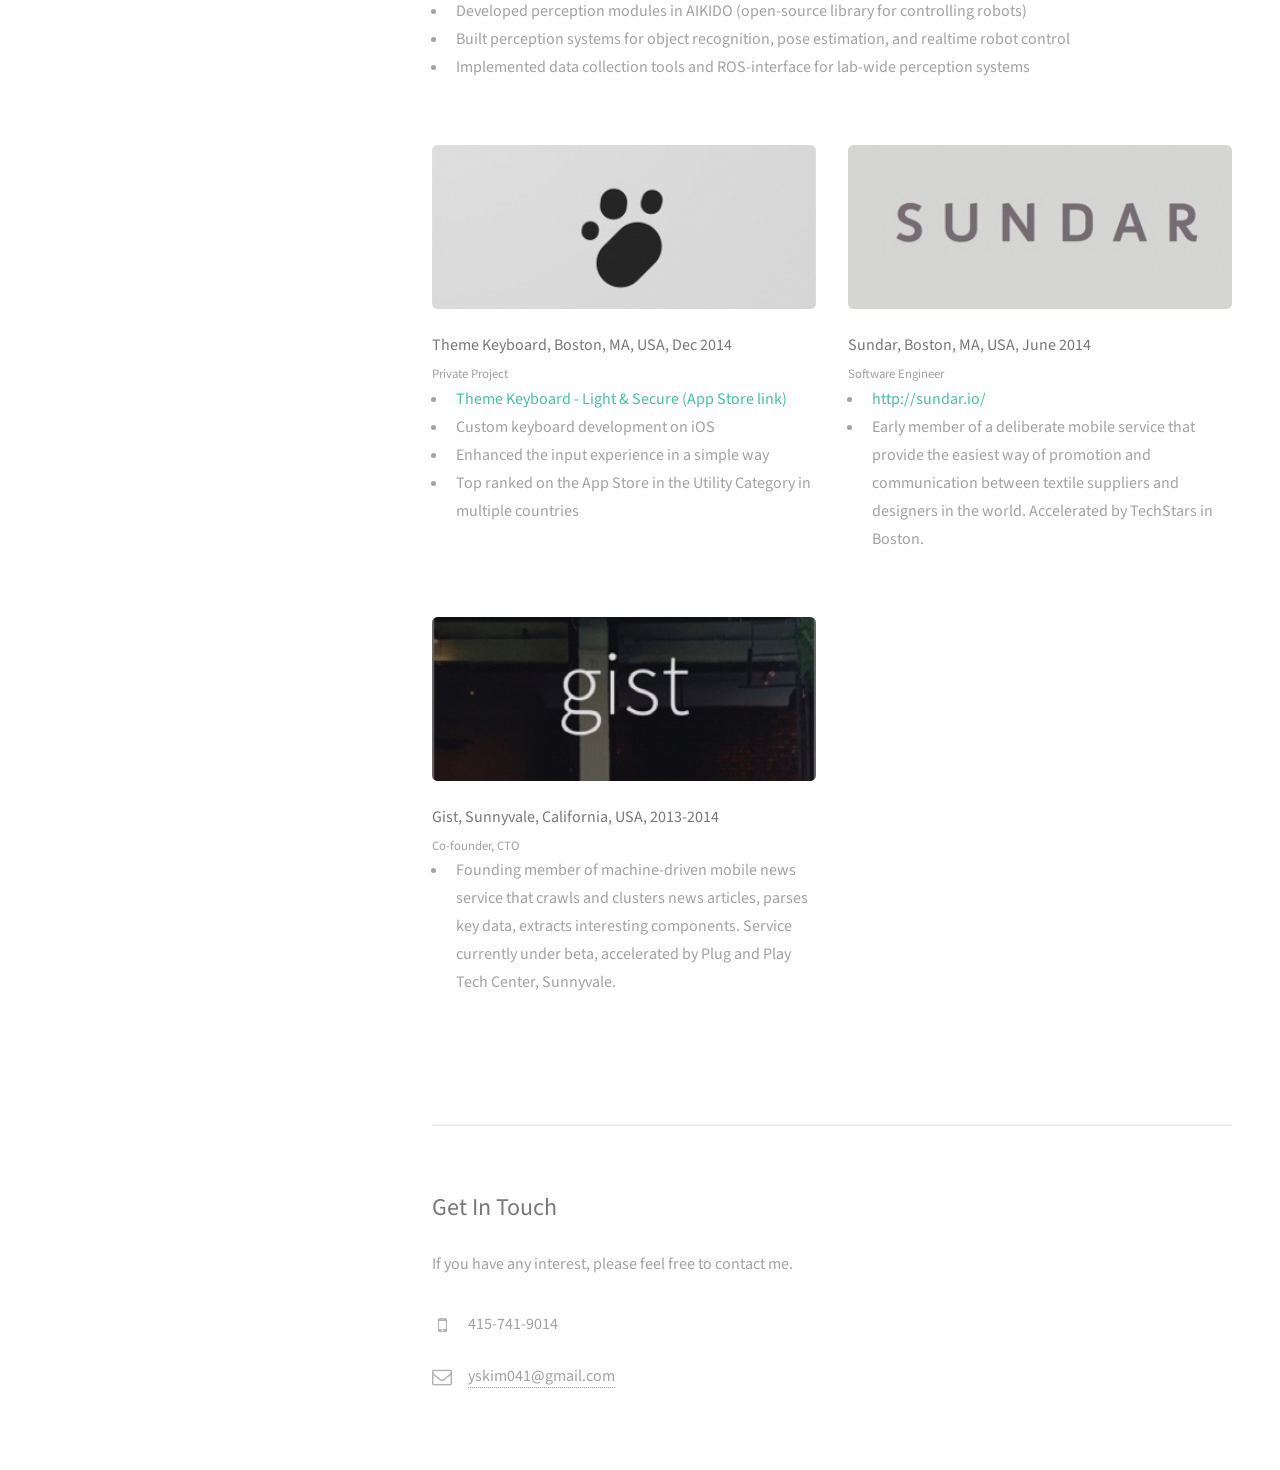
==== commit 15353ef9: "update the keyboard app part" ====
--- a/index.html
+++ b/index.html
@@ -82,16 +82,15 @@
 								</p>
 							</article>
 							<article class="6u 12u$(3) work-item">
-								<a href="images/full_1_yomkey.jpg" class="image fit thumb"><img src="images/thumb_1_yomkey.jpg" alt="" /></a>
-								<h3>YomKey, Boston, MA, USA, Dec 2014</h3>
+								<a href="images/full_1_themekey.jpg" class="image fit thumb"><img src="images/thumb_1_themekey.jpg" alt="" /></a>
+								<h3>Theme Keyboard, Boston, MA, USA, Dec 2014</h3>
 								<p>
 									Private Project
 									<ul>
-										<li><div onClick="window.open('https://itunes.apple.com/us/app/id954200355?mt=8', '_blank')" style="color: #49bf9d;">YomKey Superlight (App Store link)</div></li>
+										<li><div onClick="window.open('https://itunes.apple.com/fm/app/theme-keyboard-light-secure/id965637882', '_blank')" style="color: #49bf9d;">Theme Keyboard - Light & Secure (App Store link)</div></li>
 										<li>Custom keyboard development on iOS</li>
-										<li>A new Korean danmoeum keyboard based on Hangul Danmoeum automata</li>
-										<li>Enhanced the input experience in a simpler way with wider key spaces</li>
-										<li>Top ranked on the App Store in the Utility Category in Korea</li>
+										<li>Enhanced the input experience in a simple way</li>
+										<li>Top ranked on the App Store in the Utility Category in multiple countries</li>
 									</ul>
 								</p>
 							</article>
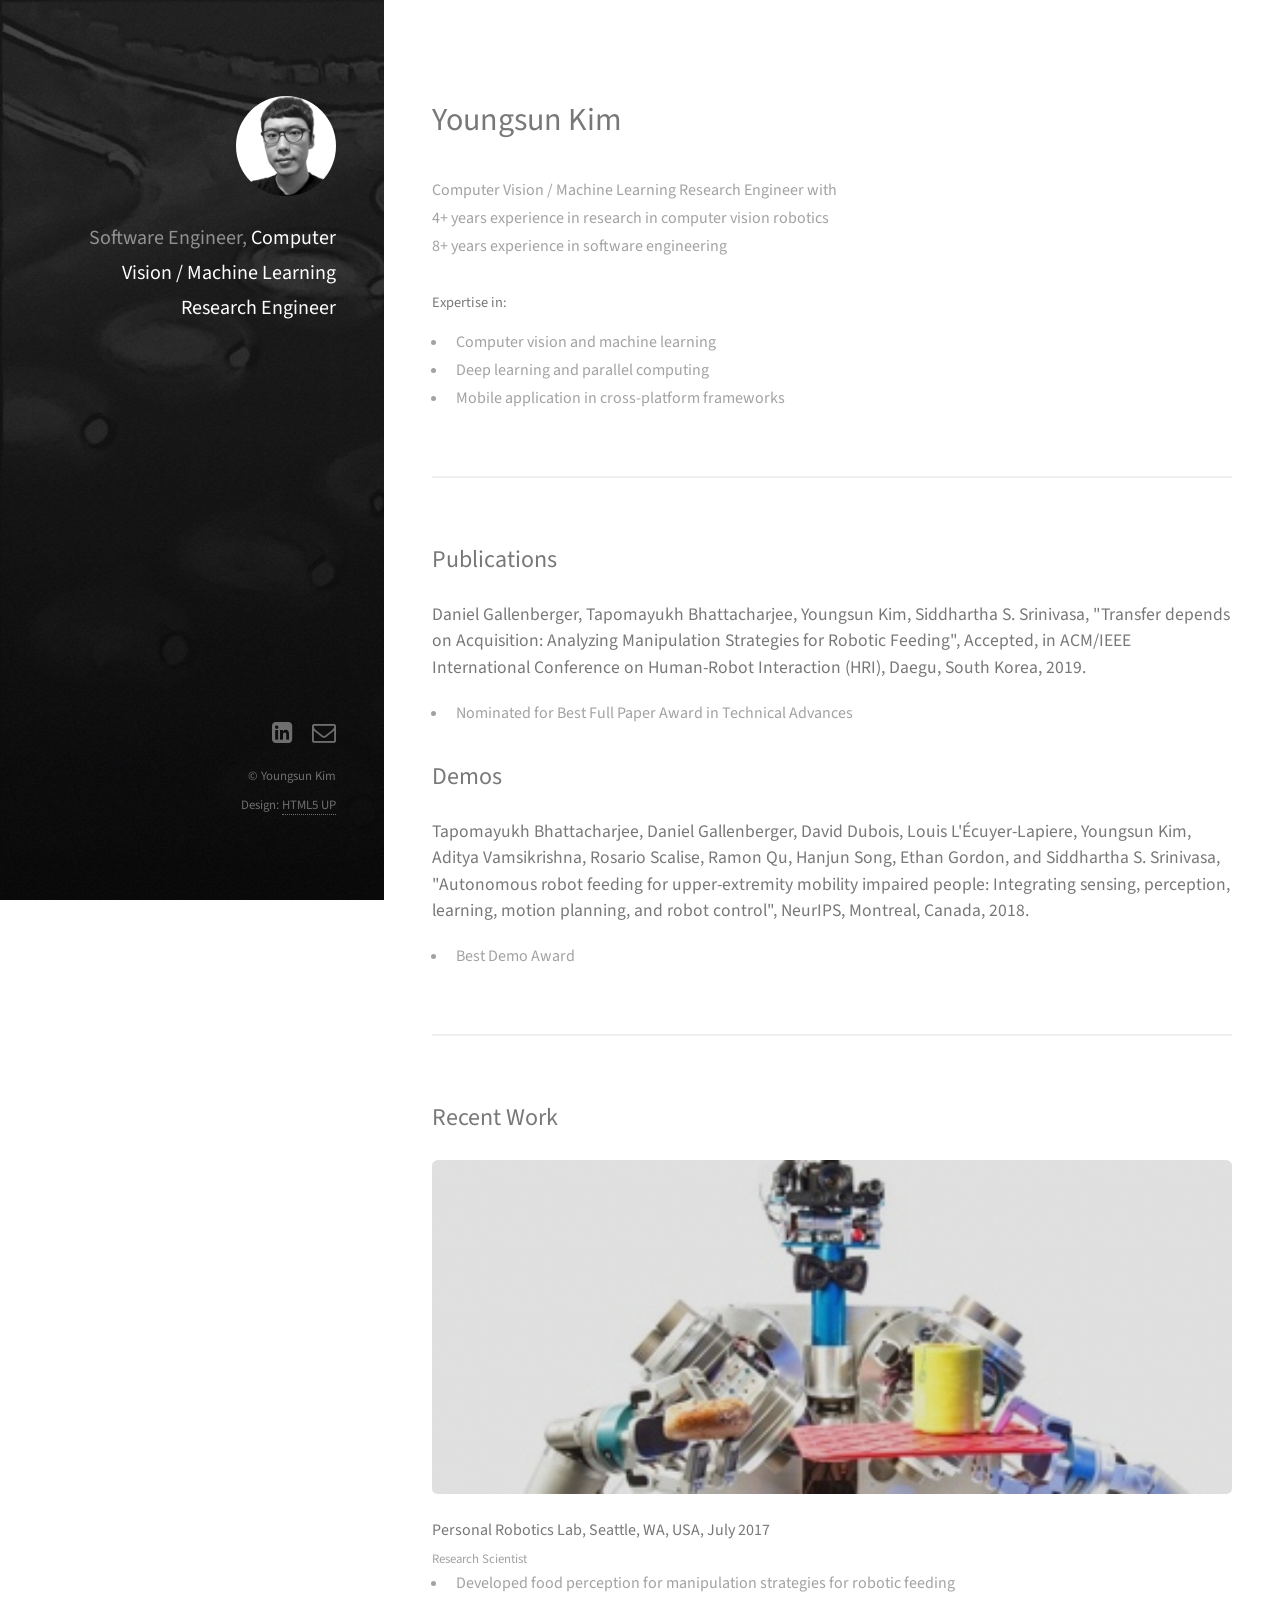
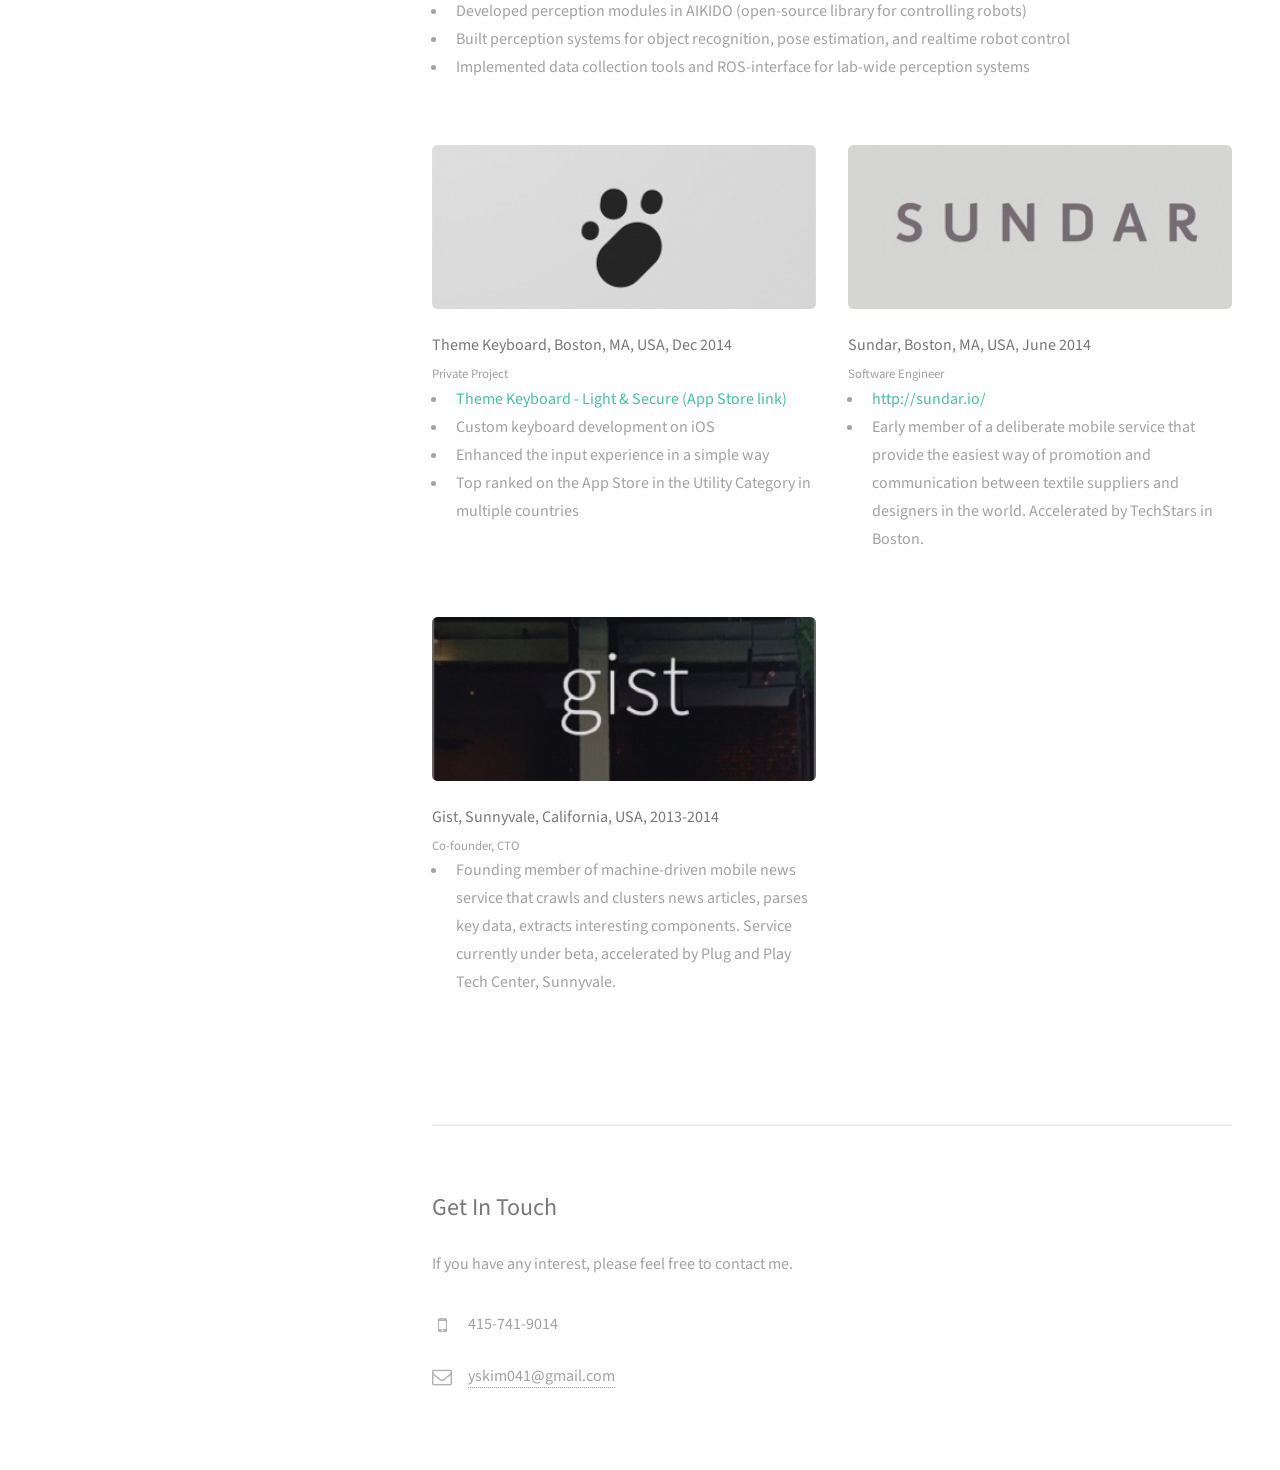
==== commit 4577587f: "update index.html" ====
--- a/index.html
+++ b/index.html
@@ -40,9 +40,9 @@
 						<header class="major">
 							<h2>Youngsun Kim</h2>
 						</header>
-						<p>Computer Vision / Machine Learning Research Engineer with <br>2+ years experience in research in computer vision robotics <br>5+ years experience in software engineering</p>
+						<p>Computer Vision / Machine Learning Research Engineer with <br>4+ years experience in research in computer vision robotics <br>8+ years experience in software engineering</p>
 
-						<h5>Detailed working knowledge in: </h5>
+						<h5>Expertise in:</h5>
 						<ul>
 							<li>Computer vision and machine learning</li>
 							<li>Deep learning and parallel computing</li>
@@ -82,7 +82,7 @@
 								</p>
 							</article>
 							<article class="6u 12u$(3) work-item">
-								<a href="images/full_1_themekey.jpg" class="image fit thumb"><img src="images/thumb_1_themekey.jpg" alt="" /></a>
+								<a href="https://itunes.apple.com/fm/app/theme-keyboard-light-secure/id965637882" class="image fit thumb"><img src="images/thumb_1_themekey.jpg" alt="" /></a>
 								<h3>Theme Keyboard, Boston, MA, USA, Dec 2014</h3>
 								<p>
 									Private Project
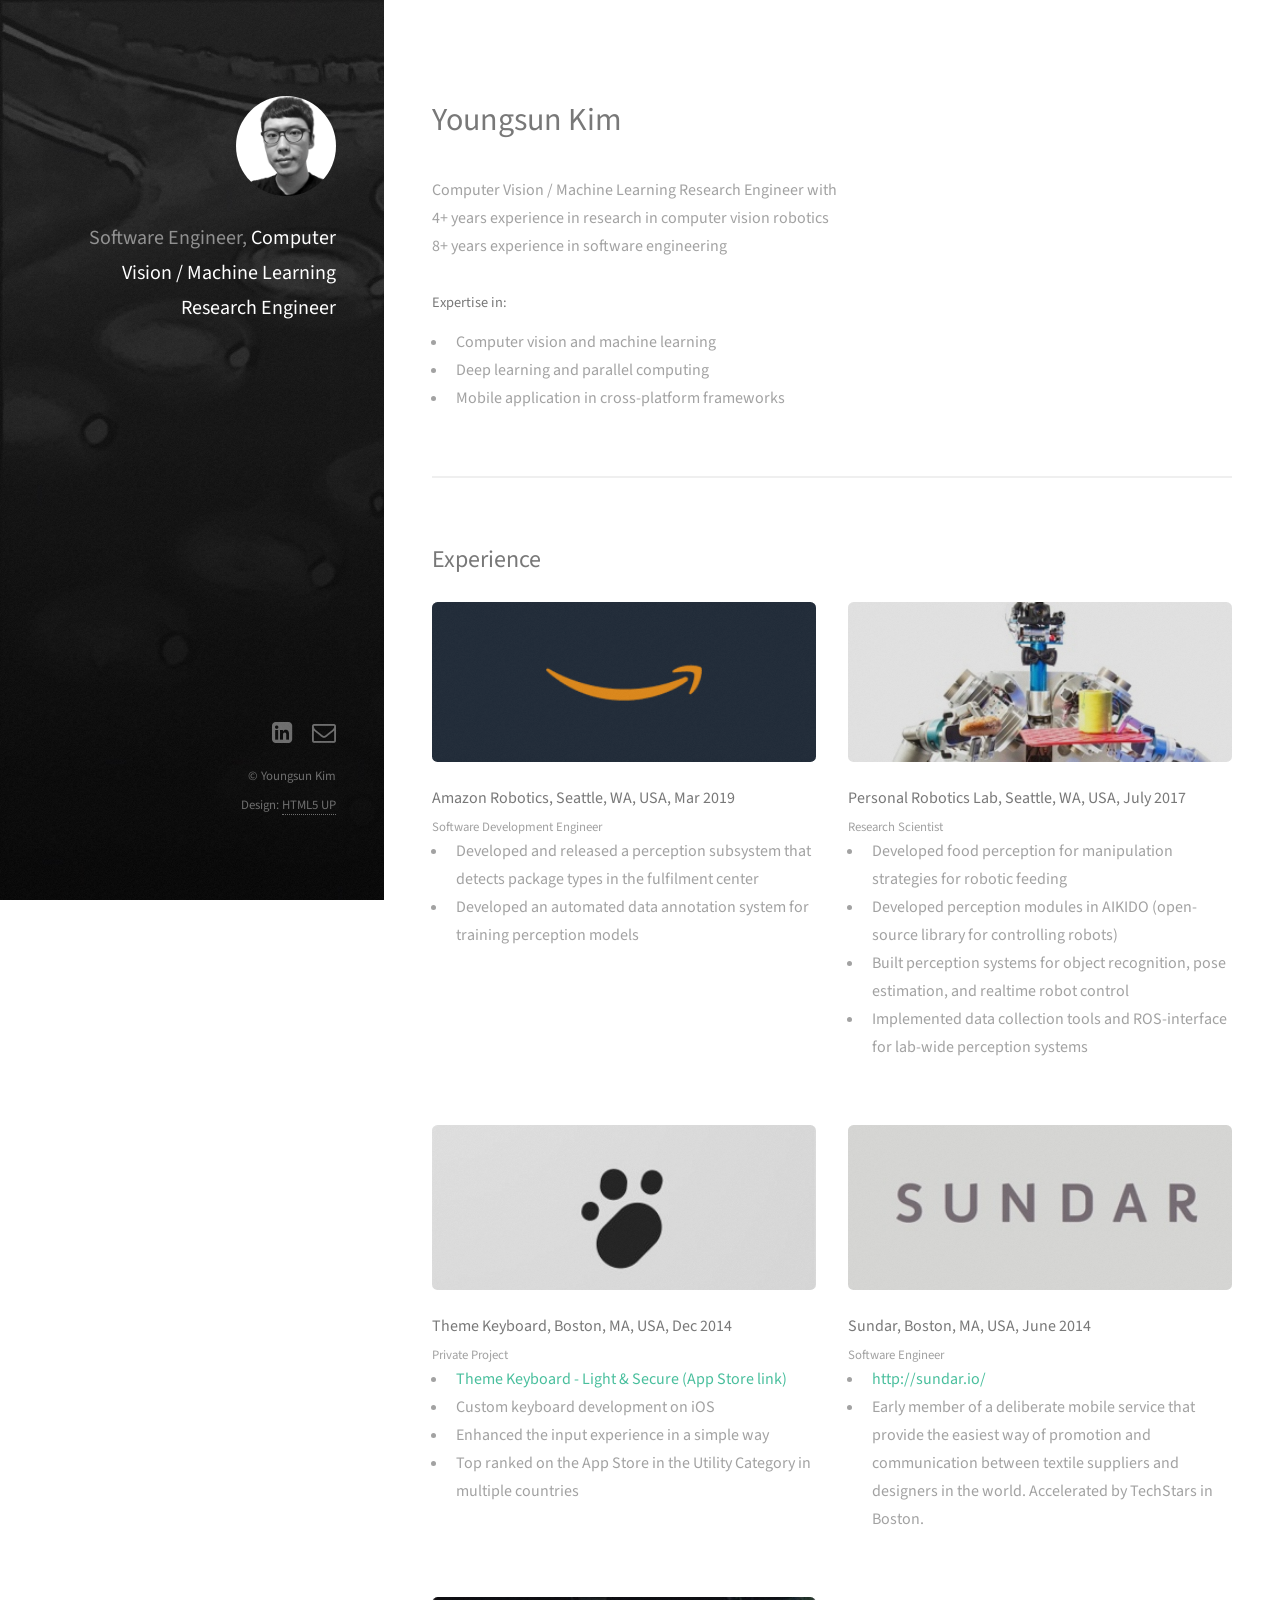
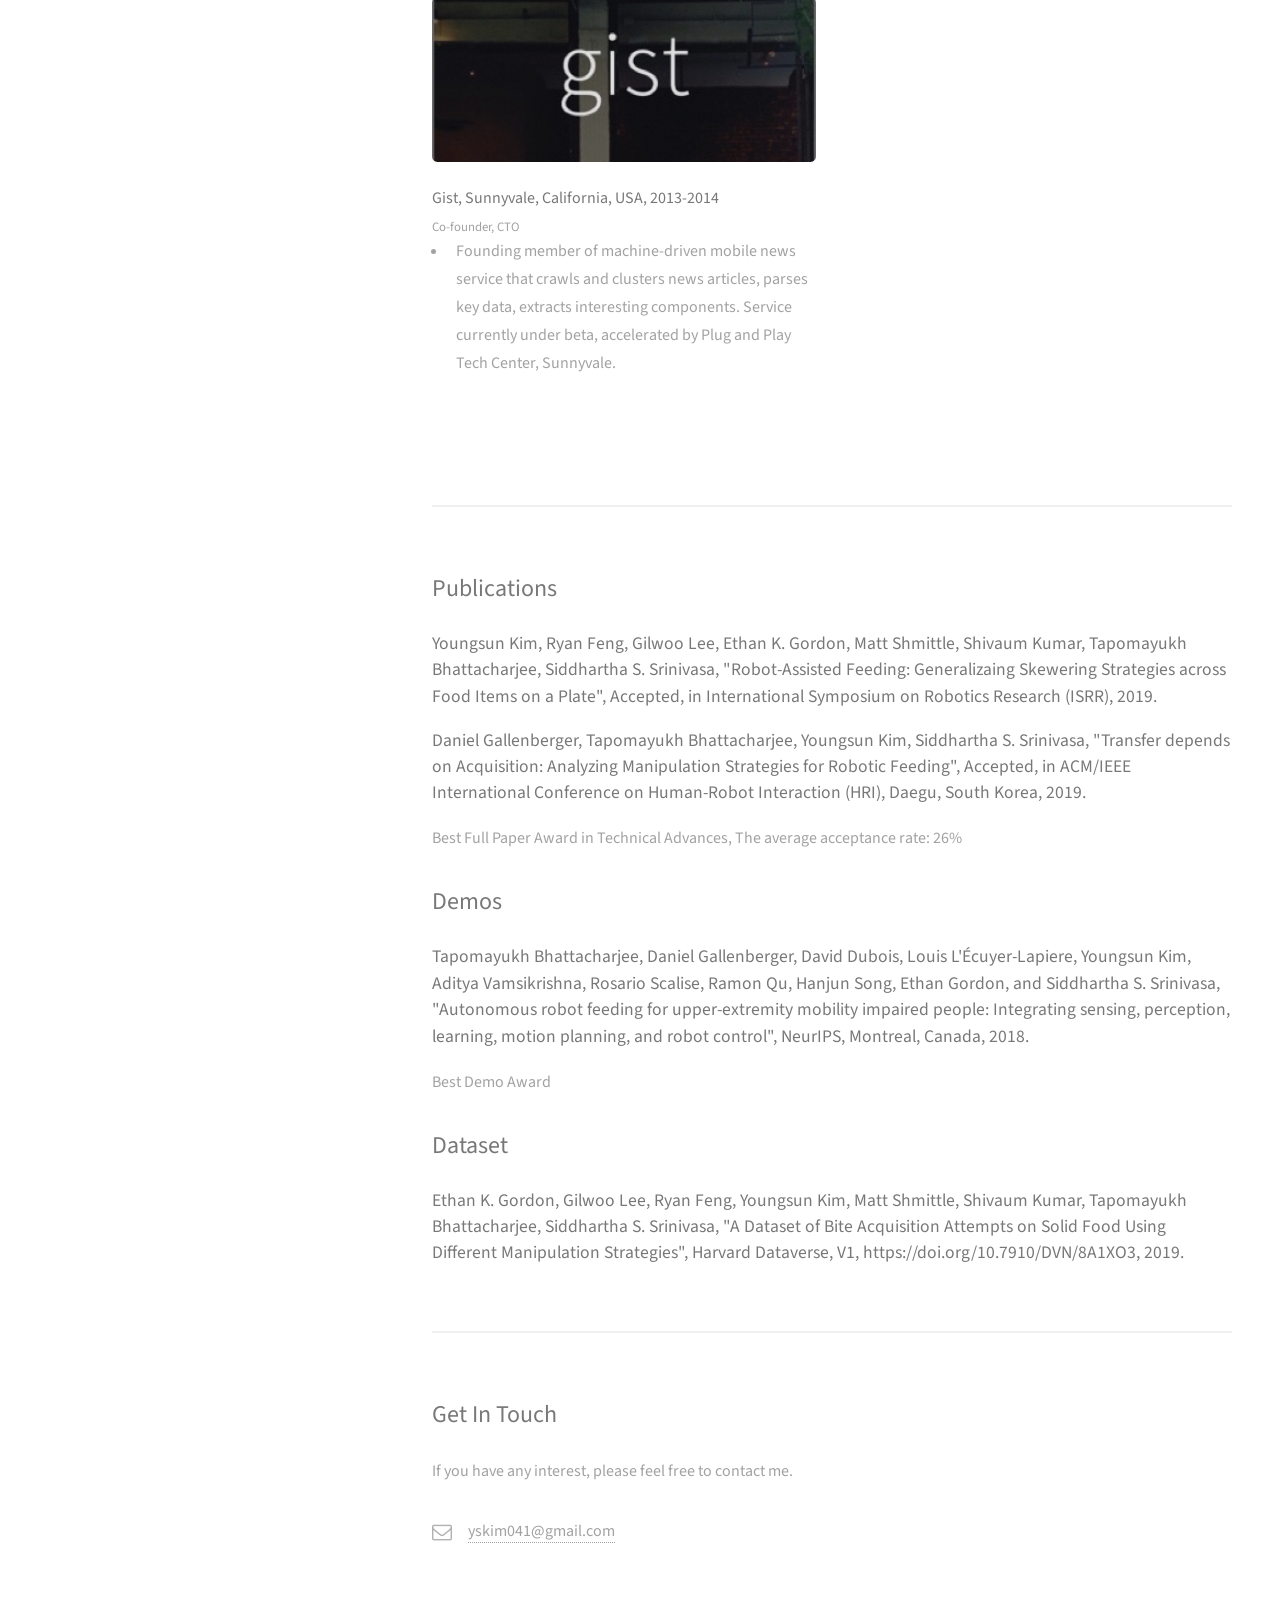
==== commit eec237e4: "update contents" ====
--- a/index.html
+++ b/index.html
@@ -51,24 +51,21 @@
 					</section>
 
 				<!-- Two -->
-					<section id="two_research">
-						<h2>Publications</h2>
-						<h4>Daniel Gallenberger, Tapomayukh Bhattacharjee, Youngsun Kim, Siddhartha S. Srinivasa, "Transfer depends on Acquisition: Analyzing Manipulation Strategies for Robotic Feeding", Accepted, in ACM/IEEE International Conference on Human-Robot Interaction (HRI), Daegu, South Korea, 2019.</h4>
-						<ul>
-							<li>Nominated for Best Full Paper Award in Technical Advances</li>
-						</ul>
-
-						<h2>Demos</h2>
-						<h4>Tapomayukh Bhattacharjee, Daniel Gallenberger, David Dubois, Louis L'Écuyer-Lapiere, Youngsun Kim, Aditya Vamsikrishna, Rosario Scalise, Ramon Qu, Hanjun Song, Ethan Gordon, and Siddhartha S. Srinivasa, "Autonomous robot feeding for upper-extremity mobility impaired people: Integrating sensing, perception, learning, motion planning, and robot control", NeurIPS, Montreal, Canada, 2018.</h4>
-						<ul>
-							<li>Best Demo Award</li>
-						</ul>
-					</section>
-
 					<section id="two_works">
-						<h2>Recent Work</h2>
+						<h2>Experience</h2>
 						<div class="row">
-							<article class="12u 12u$(3) work-item">
+							<article class="6u 12u$(3) work-item">
+								<a href="" class="image fit thumb"><img src="images/amazon_logo.png" alt="" /></a>
+								<h3>Amazon Robotics, Seattle, WA, USA, Mar 2019</h3>
+								<p>
+									Software Development Engineer
+									<ul>
+										<li>Developed and released a perception subsystem that detects package types in the fulfilment center</li>
+                    <li>Developed an automated data annotation system for training perception models</li>
+									</ul>
+								</p>
+							</article>
+							<article class="6u 12u$(3) work-item">
 								<a href="https://personalrobotics.cs.washington.edu/research/projects/food-manipulation/" class="image fit thumb"><img src="images/herb_brunch_small.jpg" alt="" /></a>
 								<h3>Personal Robotics Lab, Seattle, WA, USA, July 2017</h3>
 								<p>
@@ -100,7 +97,7 @@
 								<p>
 									Software Engineer
 									<ul>
-										<li><div onClick="window.open('http://sundar.io', '_blank')" style="color: #49bf9d;">http://sundar.io/</div></li>
+										<li><div onClick="window.open('https://sundar.io', '_blank')" style="color: #49bf9d;">http://sundar.io/</div></li>
 										<li>Early member of a deliberate mobile service that provide the easiest way of promotion and communication between textile suppliers and designers in the world. Accelerated by TechStars in Boston.</li>
 									</ul>
 								</p>
@@ -121,6 +118,20 @@
 						</ul> -->
 					</section>
 
+					<section id="two_research">
+						<h2>Publications</h2>
+            <h4>Youngsun Kim, Ryan Feng, Gilwoo Lee, Ethan K. Gordon, Matt Shmittle, Shivaum Kumar, Tapomayukh Bhattacharjee, Siddhartha S. Srinivasa, "Robot-Assisted Feeding: Generalizaing Skewering Strategies across Food Items on a Plate", Accepted, in International Symposium on Robotics Research (ISRR), 2019.</h4>
+						<h4>Daniel Gallenberger, Tapomayukh Bhattacharjee, Youngsun Kim, Siddhartha S. Srinivasa, "Transfer depends on Acquisition: Analyzing Manipulation Strategies for Robotic Feeding", Accepted, in ACM/IEEE International Conference on Human-Robot Interaction (HRI), Daegu, South Korea, 2019.</h4>
+            <p>Best Full Paper Award in Technical Advances, The average acceptance rate: 26%</p>
+
+						<h2>Demos</h2>
+						<h4>Tapomayukh Bhattacharjee, Daniel Gallenberger, David Dubois, Louis L'Écuyer-Lapiere, Youngsun Kim, Aditya Vamsikrishna, Rosario Scalise, Ramon Qu, Hanjun Song, Ethan Gordon, and Siddhartha S. Srinivasa, "Autonomous robot feeding for upper-extremity mobility impaired people: Integrating sensing, perception, learning, motion planning, and robot control", NeurIPS, Montreal, Canada, 2018.</h4>
+            <p>Best Demo Award</p>
+
+            <h2>Dataset</h2>
+            <h4>Ethan K. Gordon, Gilwoo Lee, Ryan Feng, Youngsun Kim, Matt Shmittle, Shivaum Kumar, Tapomayukh Bhattacharjee, Siddhartha S. Srinivasa, "A Dataset of Bite Acquisition Attempts on Solid Food Using Different Manipulation Strategies", Harvard Dataverse, V1, https://doi.org/10.7910/DVN/8A1XO3, 2019.</h4>
+					</section>
+
 				<!-- Three -->
 					<section id="three">
 						<h2>Get In Touch</h2>
@@ -129,12 +140,8 @@
 							<div class="4u$ 12u$(2)">
 								<ul class="labeled-icons">
 									<li>
-										<h3 class="icon fa-mobile"><span class="label">Phone</span></h3>
-										415-741-9014
-									</li>
-									<li>
 										<h3 class="icon fa-envelope-o"><span class="label">Email</span></h3>
-										<a href="mailto:youngsun.kim@nyu.edu">yskim041@gmail.com</a>
+										<a href="mailto:yskim041@gmail.com">yskim041@gmail.com</a>
 									</li>
 								</ul>
 							</div>
@@ -146,7 +153,7 @@
 		<!-- Footer -->
 			<footer id="footer">
 				<ul class="icons">
-					<li><a href="http://www.linkedin.com/in/youngsunkim/" class="icon fa-linkedin-square"><span class="label">Facebook</span></a></li>
+					<li><a href="http://www.linkedin.com/in/youngsunkim/" class="icon fa-linkedin-square"><span class="label">LinkedIn</span></a></li>
 					<li><a href="mailto:youngsun.kim@nyu.edu" class="icon fa-envelope-o"><span class="label">Email</span></a></li>
 				</ul>
 				<ul class="copyright">
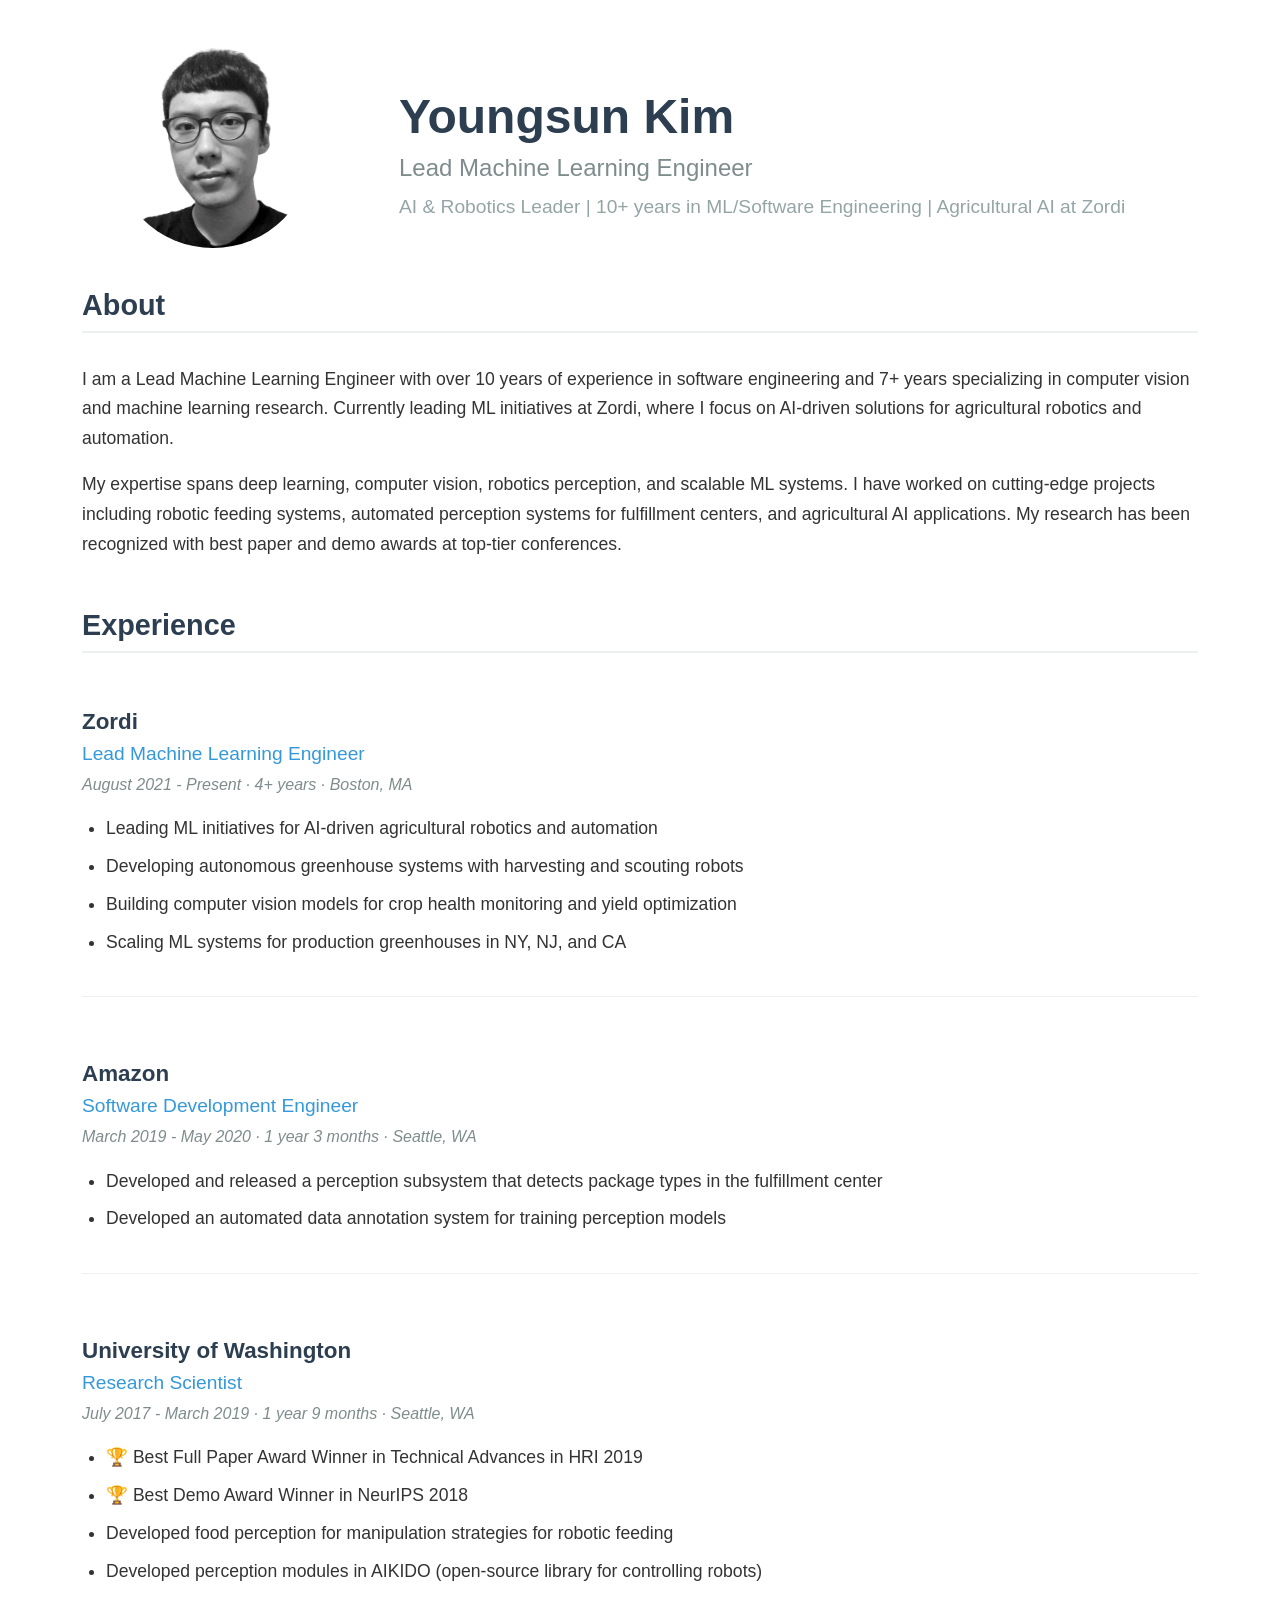
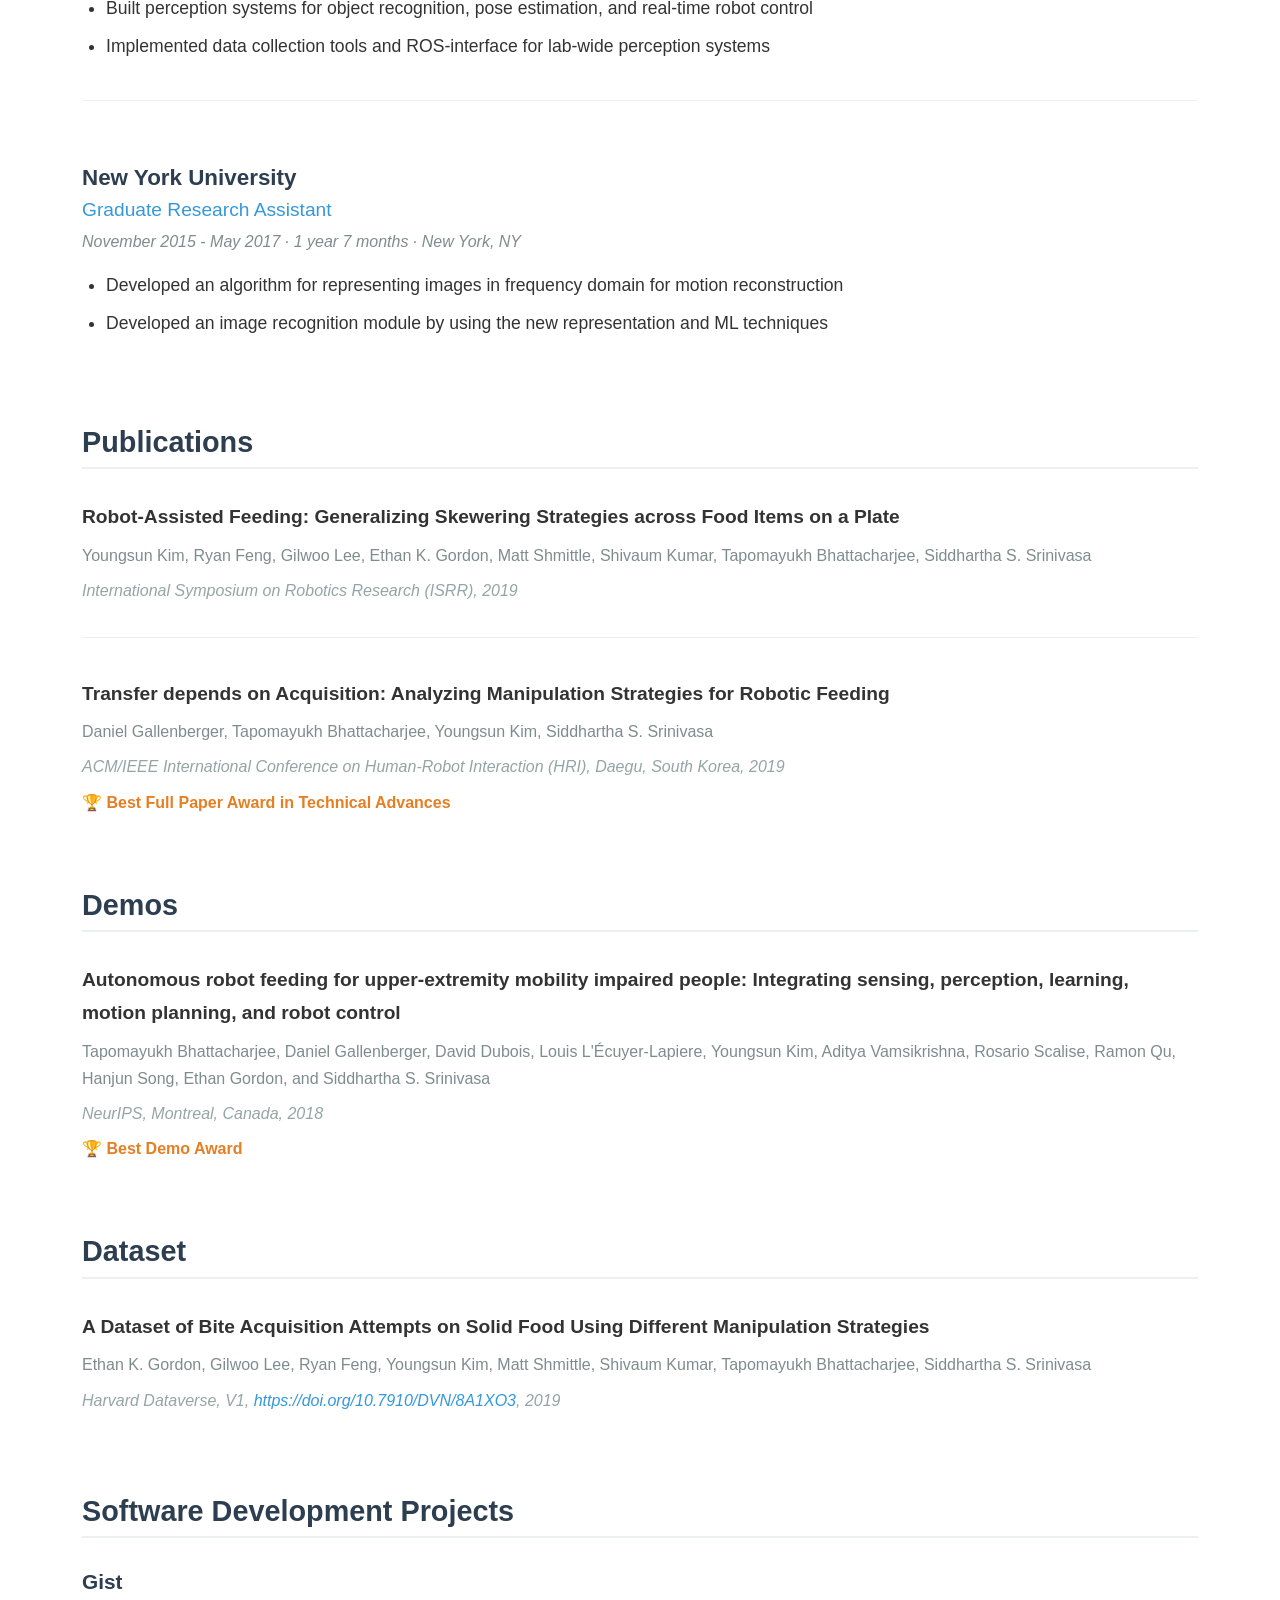
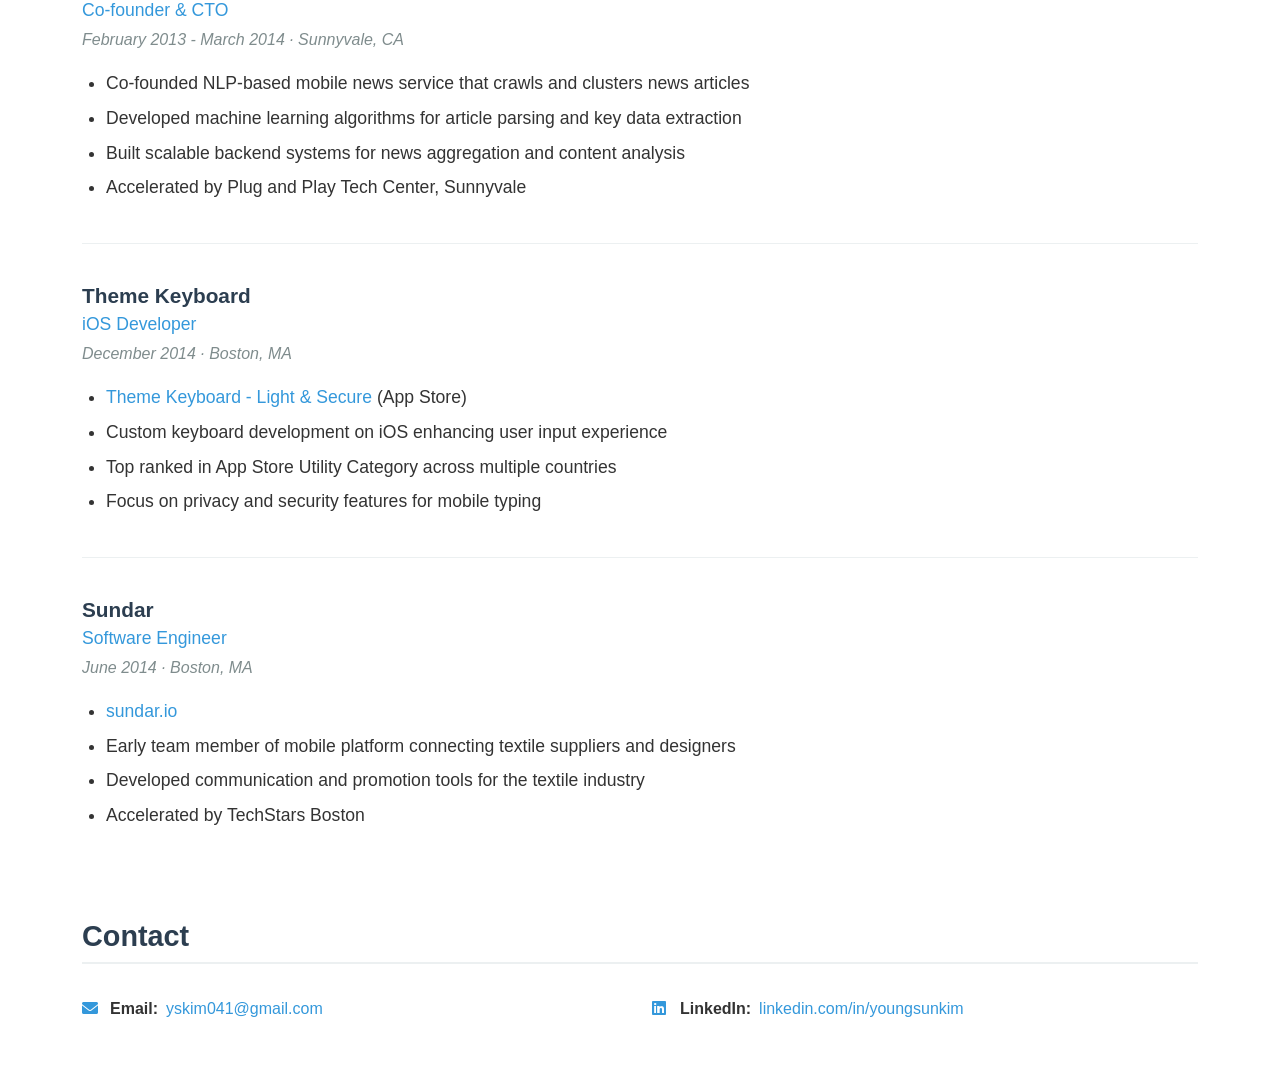
==== commit 7a580553: "update homepage" ====
--- a/index.html
+++ b/index.html
@@ -1,165 +1,348 @@
-<!DOCTYPE HTML>
-<!--
-	Strata by HTML5 UP
-	html5up.net | @n33co
-	Free for personal and commercial use under the CCA 3.0 license (html5up.net/license)
--->
-<html>
-	<head>
-		<title>Youngsun Kim</title>
-		<meta http-equiv="content-type" content="text/html; charset=utf-8" />
-		<meta name="description" content="" />
-		<meta name="keywords" content="" />
-		<!--[if lte IE 8]><script src="css/ie/html5shiv.js"></script><![endif]-->
-		<script src="js/jquery.min.js"></script>
-		<script src="js/jquery.poptrox.min.js"></script>
-		<script src="js/skel.min.js"></script>
-		<script src="js/init.js"></script>
-		<noscript>
-			<link rel="stylesheet" href="css/skel.css" />
-			<link rel="stylesheet" href="css/style.css" />
-			<link rel="stylesheet" href="css/style-xlarge.css" />
-		</noscript>
-		<!--[if lte IE 8]><link rel="stylesheet" href="css/ie/v8.css" /><![endif]-->
-	</head>
-	<body id="top">
-
-		<!-- Header -->
-			<header id="header">
-				<a href="#" class="image avatar"><img src="images/profile_img.png" alt="" /></a>
-				<h1>Software Engineer, <br />
-				<strong>Computer Vision / Machine Learning <br />
-				Research Engineer</strong></h1>
-			</header>
-
-		<!-- Main -->
-			<div id="main">
-
-				<!-- One -->
-					<section id="one">
-						<header class="major">
-							<h2>Youngsun Kim</h2>
-						</header>
-						<p>Computer Vision / Machine Learning Research Engineer with <br>4+ years experience in research in computer vision robotics <br>8+ years experience in software engineering</p>
-
-						<h5>Expertise in:</h5>
-						<ul>
-							<li>Computer vision and machine learning</li>
-							<li>Deep learning and parallel computing</li>
-							<li>Mobile application in cross-platform frameworks</li>
-						</ul>
-					</section>
-
-				<!-- Two -->
-					<section id="two_works">
-						<h2>Experience</h2>
-						<div class="row">
-							<article class="6u 12u$(3) work-item">
-								<a href="" class="image fit thumb"><img src="images/amazon_logo.png" alt="" /></a>
-								<h3>Amazon Robotics, Seattle, WA, USA, Mar 2019</h3>
-								<p>
-									Software Development Engineer
-									<ul>
-										<li>Developed and released a perception subsystem that detects package types in the fulfilment center</li>
-                    <li>Developed an automated data annotation system for training perception models</li>
-									</ul>
-								</p>
-							</article>
-							<article class="6u 12u$(3) work-item">
-								<a href="https://personalrobotics.cs.washington.edu/research/projects/food-manipulation/" class="image fit thumb"><img src="images/herb_brunch_small.jpg" alt="" /></a>
-								<h3>Personal Robotics Lab, Seattle, WA, USA, July 2017</h3>
-								<p>
-									Research Scientist
-									<ul>
-										<li>Developed food perception for manipulation strategies for robotic feeding</li>
-										<li>Developed perception modules in AIKIDO (open-source library for controlling robots)</li>
-										<li>Built perception systems for object recognition, pose estimation, and realtime robot control</li>
-										<li>Implemented data collection tools and ROS-interface for lab-wide perception systems</li>
-									</ul>
-								</p>
-							</article>
-							<article class="6u 12u$(3) work-item">
-								<a href="https://itunes.apple.com/fm/app/theme-keyboard-light-secure/id965637882" class="image fit thumb"><img src="images/thumb_1_themekey.jpg" alt="" /></a>
-								<h3>Theme Keyboard, Boston, MA, USA, Dec 2014</h3>
-								<p>
-									Private Project
-									<ul>
-										<li><div onClick="window.open('https://itunes.apple.com/fm/app/theme-keyboard-light-secure/id965637882', '_blank')" style="color: #49bf9d;">Theme Keyboard - Light & Secure (App Store link)</div></li>
-										<li>Custom keyboard development on iOS</li>
-										<li>Enhanced the input experience in a simple way</li>
-										<li>Top ranked on the App Store in the Utility Category in multiple countries</li>
-									</ul>
-								</p>
-							</article>
-							<article class="6u$ 12u$(3) work-item">
-								<a href="images/full_2_sundar.jpg" class="image fit thumb"><img src="images/thumb_2_sundar.jpg" alt="" /></a>
-								<h3>Sundar, Boston, MA, USA, June 2014</h3>
-								<p>
-									Software Engineer
-									<ul>
-										<li><div onClick="window.open('https://sundar.io', '_blank')" style="color: #49bf9d;">http://sundar.io/</div></li>
-										<li>Early member of a deliberate mobile service that provide the easiest way of promotion and communication between textile suppliers and designers in the world. Accelerated by TechStars in Boston.</li>
-									</ul>
-								</p>
-							</article>
-							<article class="6u 12u$(3) work-item">
-								<a href="images/full_3_gist.jpg" class="image fit thumb"><img src="images/thumb_3_gist.jpg" alt="" /></a>
-								<h3>Gist, Sunnyvale, California, USA, 2013-2014</h3>
-								<p>
-									Co-founder, CTO
-									<ul>
-										<li>Founding member of machine-driven mobile news service that crawls and clusters news articles, parses key data, extracts interesting components. Service currently under beta, accelerated by Plug and Play Tech Center, Sunnyvale.</li>
-									</ul>
-								</p>
-							</article>
-						</div>
-						<!-- <ul class="actions">
-							<li><a href="#" class="button">Full Portfolio</a></li>
-						</ul> -->
-					</section>
-
-					<section id="two_research">
-						<h2>Publications</h2>
-            <h4>Youngsun Kim, Ryan Feng, Gilwoo Lee, Ethan K. Gordon, Matt Shmittle, Shivaum Kumar, Tapomayukh Bhattacharjee, Siddhartha S. Srinivasa, "Robot-Assisted Feeding: Generalizaing Skewering Strategies across Food Items on a Plate", Accepted, in International Symposium on Robotics Research (ISRR), 2019.</h4>
-						<h4>Daniel Gallenberger, Tapomayukh Bhattacharjee, Youngsun Kim, Siddhartha S. Srinivasa, "Transfer depends on Acquisition: Analyzing Manipulation Strategies for Robotic Feeding", Accepted, in ACM/IEEE International Conference on Human-Robot Interaction (HRI), Daegu, South Korea, 2019.</h4>
-            <p>Best Full Paper Award in Technical Advances, The average acceptance rate: 26%</p>
-
-						<h2>Demos</h2>
-						<h4>Tapomayukh Bhattacharjee, Daniel Gallenberger, David Dubois, Louis L'Écuyer-Lapiere, Youngsun Kim, Aditya Vamsikrishna, Rosario Scalise, Ramon Qu, Hanjun Song, Ethan Gordon, and Siddhartha S. Srinivasa, "Autonomous robot feeding for upper-extremity mobility impaired people: Integrating sensing, perception, learning, motion planning, and robot control", NeurIPS, Montreal, Canada, 2018.</h4>
-            <p>Best Demo Award</p>
-
-            <h2>Dataset</h2>
-            <h4>Ethan K. Gordon, Gilwoo Lee, Ryan Feng, Youngsun Kim, Matt Shmittle, Shivaum Kumar, Tapomayukh Bhattacharjee, Siddhartha S. Srinivasa, "A Dataset of Bite Acquisition Attempts on Solid Food Using Different Manipulation Strategies", Harvard Dataverse, V1, https://doi.org/10.7910/DVN/8A1XO3, 2019.</h4>
-					</section>
-
-				<!-- Three -->
-					<section id="three">
-						<h2>Get In Touch</h2>
-						<p>If you have any interest, please feel free to contact me.</p>
-						<div class="row">
-							<div class="4u$ 12u$(2)">
-								<ul class="labeled-icons">
-									<li>
-										<h3 class="icon fa-envelope-o"><span class="label">Email</span></h3>
-										<a href="mailto:yskim041@gmail.com">yskim041@gmail.com</a>
-									</li>
-								</ul>
-							</div>
-						</div>
-					</section>
-
-			</div>
-
-		<!-- Footer -->
-			<footer id="footer">
-				<ul class="icons">
-					<li><a href="http://www.linkedin.com/in/youngsunkim/" class="icon fa-linkedin-square"><span class="label">LinkedIn</span></a></li>
-					<li><a href="mailto:youngsun.kim@nyu.edu" class="icon fa-envelope-o"><span class="label">Email</span></a></li>
-				</ul>
-				<ul class="copyright">
-					<li>&copy; Youngsun Kim</li><li>Design: <a href="http://html5up.net">HTML5 UP</a></li>
-				</ul>
-			</footer>
-
-	</body>
+<!DOCTYPE html>
+<html lang="en">
+  <head>
+    <meta charset="UTF-8" />
+    <meta name="viewport" content="width=device-width, initial-scale=1.0" />
+    <title>Youngsun Kim</title>
+    <meta
+      name="description"
+      content="Youngsun Kim - Computer Vision and Machine Learning Research Engineer"
+    />
+    <meta name="author" content="Youngsun Kim" />
+
+    <!-- Bootstrap CSS -->
+    <link
+      href="https://cdn.jsdelivr.net/npm/bootstrap@5.3.0/dist/css/bootstrap.min.css"
+      rel="stylesheet"
+    />
+    <!-- Custom CSS -->
+    <link href="./css/clean-style.css" rel="stylesheet" />
+    <!-- Font Awesome -->
+    <link
+      rel="stylesheet"
+      href="https://cdnjs.cloudflare.com/ajax/libs/font-awesome/6.0.0/css/all.min.css"
+    />
+  </head>
+
+  <body>
+    <div class="container">
+      <!-- Header Section -->
+      <div class="row mt-5 mb-4">
+        <div class="col-md-3 text-center">
+          <img
+            src="./images/profile_img.png"
+            alt="Youngsun Kim"
+            class="profile-img rounded-circle img-fluid"
+          />
+        </div>
+        <div class="col-md-9">
+          <div class="header-content">
+            <h1 class="name">Youngsun Kim</h1>
+            <h2 class="title">Lead Machine Learning Engineer</h2>
+            <p class="subtitle">
+              AI & Robotics Leader | 10+ years in ML/Software Engineering |
+              Agricultural AI at Zordi
+            </p>
+          </div>
+        </div>
+      </div>
+
+      <!-- About Section -->
+      <section class="mb-5">
+        <h3 class="section-title">About</h3>
+        <p>
+          I am a Lead Machine Learning Engineer with over 10 years of experience
+          in software engineering and 7+ years specializing in computer vision
+          and machine learning research. Currently leading ML initiatives at
+          Zordi, where I focus on AI-driven solutions for agricultural robotics
+          and automation.
+        </p>
+        <p>
+          My expertise spans deep learning, computer vision, robotics
+          perception, and scalable ML systems. I have worked on cutting-edge
+          projects including robotic feeding systems, automated perception
+          systems for fulfillment centers, and agricultural AI applications. My
+          research has been recognized with best paper and demo awards at
+          top-tier conferences.
+        </p>
+      </section>
+
+      <!-- Experience Section -->
+      <section class="mb-5">
+        <h3 class="section-title">Experience</h3>
+
+        <div class="experience-item">
+          <h4 class="company">Zordi</h4>
+          <h5 class="role">Lead Machine Learning Engineer</h5>
+          <p class="date-location">
+            August 2021 - Present · 4+ years · Boston, MA
+          </p>
+          <ul>
+            <li>
+              Leading ML initiatives for AI-driven agricultural robotics and
+              automation
+            </li>
+            <li>
+              Developing autonomous greenhouse systems with harvesting and
+              scouting robots
+            </li>
+            <li>
+              Building computer vision models for crop health monitoring and
+              yield optimization
+            </li>
+            <li>
+              Scaling ML systems for production greenhouses in NY, NJ, and CA
+            </li>
+          </ul>
+        </div>
+
+        <div class="experience-item">
+          <h4 class="company">Amazon</h4>
+          <h5 class="role">Software Development Engineer</h5>
+          <p class="date-location">
+            March 2019 - May 2020 · 1 year 3 months · Seattle, WA
+          </p>
+          <ul>
+            <li>
+              Developed and released a perception subsystem that detects package
+              types in the fulfillment center
+            </li>
+            <li>
+              Developed an automated data annotation system for training
+              perception models
+            </li>
+          </ul>
+        </div>
+
+        <div class="experience-item">
+          <h4 class="company">University of Washington</h4>
+          <h5 class="role">Research Scientist</h5>
+          <p class="date-location">
+            July 2017 - March 2019 · 1 year 9 months · Seattle, WA
+          </p>
+          <ul>
+            <li>
+              🏆 Best Full Paper Award Winner in Technical Advances in HRI 2019
+            </li>
+            <li>🏆 Best Demo Award Winner in NeurIPS 2018</li>
+            <li>
+              Developed food perception for manipulation strategies for robotic
+              feeding
+            </li>
+            <li>
+              Developed perception modules in AIKIDO (open-source library for
+              controlling robots)
+            </li>
+            <li>
+              Built perception systems for object recognition, pose estimation,
+              and real-time robot control
+            </li>
+            <li>
+              Implemented data collection tools and ROS-interface for lab-wide
+              perception systems
+            </li>
+          </ul>
+        </div>
+
+        <div class="experience-item">
+          <h4 class="company">New York University</h4>
+          <h5 class="role">Graduate Research Assistant</h5>
+          <p class="date-location">
+            November 2015 - May 2017 · 1 year 7 months · New York, NY
+          </p>
+          <ul>
+            <li>
+              Developed an algorithm for representing images in frequency domain
+              for motion reconstruction
+            </li>
+            <li>
+              Developed an image recognition module by using the new
+              representation and ML techniques
+            </li>
+          </ul>
+        </div>
+      </section>
+
+      <!-- Publications Section -->
+      <section class="mb-5">
+        <h3 class="section-title">Publications</h3>
+
+        <div class="publication-item">
+          <p class="publication-title">
+            <strong
+              >Robot-Assisted Feeding: Generalizing Skewering Strategies across
+              Food Items on a Plate</strong
+            >
+          </p>
+          <p class="publication-authors">
+            Youngsun Kim, Ryan Feng, Gilwoo Lee, Ethan K. Gordon, Matt Shmittle,
+            Shivaum Kumar, Tapomayukh Bhattacharjee, Siddhartha S. Srinivasa
+          </p>
+          <p class="publication-venue">
+            International Symposium on Robotics Research (ISRR), 2019
+          </p>
+        </div>
+
+        <div class="publication-item">
+          <p class="publication-title">
+            <strong
+              >Transfer depends on Acquisition: Analyzing Manipulation
+              Strategies for Robotic Feeding</strong
+            >
+          </p>
+          <p class="publication-authors">
+            Daniel Gallenberger, Tapomayukh Bhattacharjee, Youngsun Kim,
+            Siddhartha S. Srinivasa
+          </p>
+          <p class="publication-venue">
+            ACM/IEEE International Conference on Human-Robot Interaction (HRI),
+            Daegu, South Korea, 2019
+          </p>
+          <p class="award">🏆 Best Full Paper Award in Technical Advances</p>
+        </div>
+      </section>
+
+      <!-- Demos Section -->
+      <section class="mb-5">
+        <h3 class="section-title">Demos</h3>
+
+        <div class="demo-item">
+          <p class="demo-title">
+            <strong
+              >Autonomous robot feeding for upper-extremity mobility impaired
+              people: Integrating sensing, perception, learning, motion
+              planning, and robot control</strong
+            >
+          </p>
+          <p class="demo-authors">
+            Tapomayukh Bhattacharjee, Daniel Gallenberger, David Dubois, Louis
+            L'Écuyer-Lapiere, Youngsun Kim, Aditya Vamsikrishna, Rosario
+            Scalise, Ramon Qu, Hanjun Song, Ethan Gordon, and Siddhartha S.
+            Srinivasa
+          </p>
+          <p class="demo-venue">NeurIPS, Montreal, Canada, 2018</p>
+          <p class="award">🏆 Best Demo Award</p>
+        </div>
+      </section>
+
+      <!-- Dataset Section -->
+      <section class="mb-5">
+        <h3 class="section-title">Dataset</h3>
+
+        <div class="dataset-item">
+          <p class="dataset-title">
+            <strong
+              >A Dataset of Bite Acquisition Attempts on Solid Food Using
+              Different Manipulation Strategies</strong
+            >
+          </p>
+          <p class="dataset-authors">
+            Ethan K. Gordon, Gilwoo Lee, Ryan Feng, Youngsun Kim, Matt Shmittle,
+            Shivaum Kumar, Tapomayukh Bhattacharjee, Siddhartha S. Srinivasa
+          </p>
+          <p class="dataset-venue">
+            Harvard Dataverse, V1,
+            <a href="https://doi.org/10.7910/DVN/8A1XO3" target="_blank"
+              >https://doi.org/10.7910/DVN/8A1XO3</a
+            >, 2019
+          </p>
+        </div>
+      </section>
+
+      <!-- Software Development Projects Section -->
+      <section class="mb-5">
+        <h3 class="section-title">Software Development Projects</h3>
+
+        <div class="project-item">
+          <h4 class="project-title">Gist</h4>
+          <h5 class="project-role">Co-founder & CTO</h5>
+          <p class="date-location">
+            February 2013 - March 2014 · Sunnyvale, CA
+          </p>
+          <ul>
+            <li>
+              Co-founded NLP-based mobile news service that crawls and clusters
+              news articles
+            </li>
+            <li>
+              Developed machine learning algorithms for article parsing and key
+              data extraction
+            </li>
+            <li>
+              Built scalable backend systems for news aggregation and content
+              analysis
+            </li>
+            <li>Accelerated by Plug and Play Tech Center, Sunnyvale</li>
+          </ul>
+        </div>
+
+        <div class="project-item">
+          <h4 class="project-title">Theme Keyboard</h4>
+          <h5 class="project-role">iOS Developer</h5>
+          <p class="date-location">December 2014 · Boston, MA</p>
+          <ul>
+            <li>
+              <a
+                href="https://itunes.apple.com/fm/app/theme-keyboard-light-secure/id965637882"
+                target="_blank"
+                >Theme Keyboard - Light & Secure</a
+              >
+              (App Store)
+            </li>
+            <li>
+              Custom keyboard development on iOS enhancing user input experience
+            </li>
+            <li>
+              Top ranked in App Store Utility Category across multiple countries
+            </li>
+            <li>Focus on privacy and security features for mobile typing</li>
+          </ul>
+        </div>
+
+        <div class="project-item">
+          <h4 class="project-title">Sundar</h4>
+          <h5 class="project-role">Software Engineer</h5>
+          <p class="date-location">June 2014 · Boston, MA</p>
+          <ul>
+            <li><a href="https://sundar.io" target="_blank">sundar.io</a></li>
+            <li>
+              Early team member of mobile platform connecting textile suppliers
+              and designers
+            </li>
+            <li>
+              Developed communication and promotion tools for the textile
+              industry
+            </li>
+            <li>Accelerated by TechStars Boston</li>
+          </ul>
+        </div>
+      </section>
+
+      <!-- Contact Section -->
+      <section class="mb-5">
+        <h3 class="section-title">Contact</h3>
+        <div class="row">
+          <div class="col-md-6">
+            <div class="contact-item">
+              <i class="fas fa-envelope"></i>
+              <span>Email:</span>
+              <a href="mailto:yskim041@gmail.com">yskim041@gmail.com</a>
+            </div>
+          </div>
+          <div class="col-md-6">
+            <div class="contact-item">
+              <i class="fab fa-linkedin"></i>
+              <span>LinkedIn:</span>
+              <a href="https://www.linkedin.com/in/youngsunkim/" target="_blank"
+                >linkedin.com/in/youngsunkim</a
+              >
+            </div>
+          </div>
+        </div>
+      </section>
+    </div>
+
+    <!-- Bootstrap JS -->
+    <script src="https://cdn.jsdelivr.net/npm/bootstrap@5.3.0/dist/js/bootstrap.bundle.min.js"></script>
+  </body>
 </html>
--- a/css/clean-style.css
+++ b/css/clean-style.css
@@ -0,0 +1,281 @@
+/* Clean Modern Style inspired by clean academic websites */
+
+/* Body and basic styling */
+body {
+  font-family: -apple-system, BlinkMacSystemFont, "Segoe UI", Roboto,
+    "Helvetica Neue", Arial, sans-serif;
+  line-height: 1.6;
+  color: #333;
+  background-color: #fff;
+  font-size: 16px;
+}
+
+/* Typography */
+h1,
+h2,
+h3,
+h4,
+h5,
+h6 {
+  color: #2c3e50;
+  font-weight: 600;
+  margin-bottom: 1rem;
+}
+
+p,
+li {
+  color: #333;
+  font-size: 1.1rem;
+  line-height: 1.7;
+}
+
+/* Links */
+a {
+  color: #3498db;
+  text-decoration: none;
+  transition: color 0.2s ease;
+}
+
+a:hover {
+  color: #2980b9;
+  text-decoration: underline;
+}
+
+/* Header section */
+.profile-img {
+  width: 200px;
+  height: 200px;
+  object-fit: cover;
+  margin-bottom: 1rem;
+}
+
+.header-content {
+  padding-left: 2rem;
+  display: flex;
+  flex-direction: column;
+  justify-content: center;
+  height: 100%;
+}
+
+.name {
+  font-size: 3rem;
+  font-weight: 700;
+  margin-bottom: 0.5rem;
+  color: #2c3e50;
+}
+
+.title {
+  font-size: 1.5rem;
+  font-weight: 400;
+  color: #7f8c8d;
+  margin-bottom: 0.5rem;
+}
+
+.subtitle {
+  font-size: 1.2rem;
+  color: #95a5a6;
+  margin-bottom: 0;
+}
+
+/* Section styling */
+.section-title {
+  font-size: 1.8rem;
+  font-weight: 600;
+  color: #2c3e50;
+  border-bottom: 2px solid #ecf0f1;
+  padding-bottom: 0.5rem;
+  margin-bottom: 2rem;
+}
+
+/* Experience section */
+.experience-item {
+  margin-bottom: 2.5rem;
+  padding: 1.5rem 0;
+  border-bottom: 1px solid #ecf0f1;
+}
+
+.experience-item:last-child {
+  border-bottom: none;
+}
+
+.company {
+  font-size: 1.4rem;
+  font-weight: 600;
+  color: #2c3e50;
+  margin-bottom: 0.4rem;
+}
+
+.role {
+  font-size: 1.2rem;
+  font-weight: 500;
+  color: #3498db;
+  margin-bottom: 0.4rem;
+}
+
+.date-location {
+  font-size: 1rem;
+  color: #7f8c8d;
+  font-style: italic;
+  margin-bottom: 1rem;
+}
+
+.experience-item ul {
+  margin-top: 0.8rem;
+}
+
+.experience-item li {
+  margin-bottom: 0.6rem;
+  line-height: 1.6;
+}
+
+/* Publications section */
+.publication-item,
+.demo-item,
+.dataset-item {
+  margin-bottom: 2.5rem;
+  padding-bottom: 1.5rem;
+  border-bottom: 1px solid #ecf0f1;
+}
+
+.publication-item:last-child,
+.demo-item:last-child,
+.dataset-item:last-child {
+  border-bottom: none;
+}
+
+/* Software Projects section */
+.project-item {
+  margin-bottom: 2.5rem;
+  padding-bottom: 1.5rem;
+  border-bottom: 1px solid #ecf0f1;
+}
+
+.project-item:last-child {
+  border-bottom: none;
+}
+
+.project-title {
+  font-size: 1.3rem;
+  font-weight: 600;
+  color: #2c3e50;
+  margin-bottom: 0.3rem;
+}
+
+.project-role {
+  font-size: 1.1rem;
+  font-weight: 500;
+  color: #3498db;
+  margin-bottom: 0.3rem;
+}
+
+.publication-title,
+.demo-title,
+.dataset-title {
+  font-size: 1.2rem;
+  margin-bottom: 0.5rem;
+}
+
+.publication-authors,
+.demo-authors,
+.dataset-authors {
+  font-size: 1rem;
+  color: #7f8c8d;
+  margin-bottom: 0.5rem;
+}
+
+.publication-venue,
+.demo-venue,
+.dataset-venue {
+  font-size: 1rem;
+  color: #95a5a6;
+  font-style: italic;
+  margin-bottom: 0.5rem;
+}
+
+.award {
+  font-size: 1rem;
+  color: #e67e22;
+  font-weight: 600;
+  margin-bottom: 0;
+}
+
+/* Contact section */
+.contact-item {
+  display: flex;
+  align-items: center;
+  margin-bottom: 1rem;
+}
+
+.contact-item i {
+  color: #3498db;
+  margin-right: 0.5rem;
+  width: 20px;
+}
+
+.contact-item span {
+  font-weight: 600;
+  margin-right: 0.5rem;
+}
+
+/* Responsive design */
+@media (max-width: 768px) {
+  .header-content {
+    padding-left: 0;
+    text-align: center;
+    margin-top: 1rem;
+  }
+
+  .name {
+    font-size: 2.5rem;
+  }
+
+  .title {
+    font-size: 1.3rem;
+  }
+
+  .subtitle {
+    font-size: 1.1rem;
+  }
+
+  .profile-img {
+    width: 150px;
+    height: 150px;
+  }
+
+  .company {
+    font-size: 1.2rem;
+  }
+
+  .role {
+    font-size: 1.1rem;
+  }
+}
+
+/* Smooth scrolling */
+html {
+  scroll-behavior: smooth;
+}
+
+/* Clean list styling */
+ul {
+  padding-left: 1.5rem;
+}
+
+li {
+  margin-bottom: 0.3rem;
+}
+
+/* Subtle animations */
+.publication-item,
+.demo-item,
+.dataset-item,
+.project-item {
+  transition: transform 0.2s ease;
+}
+
+.publication-item:hover,
+.demo-item:hover,
+.dataset-item:hover,
+.project-item:hover {
+  transform: translateY(-2px);
+}
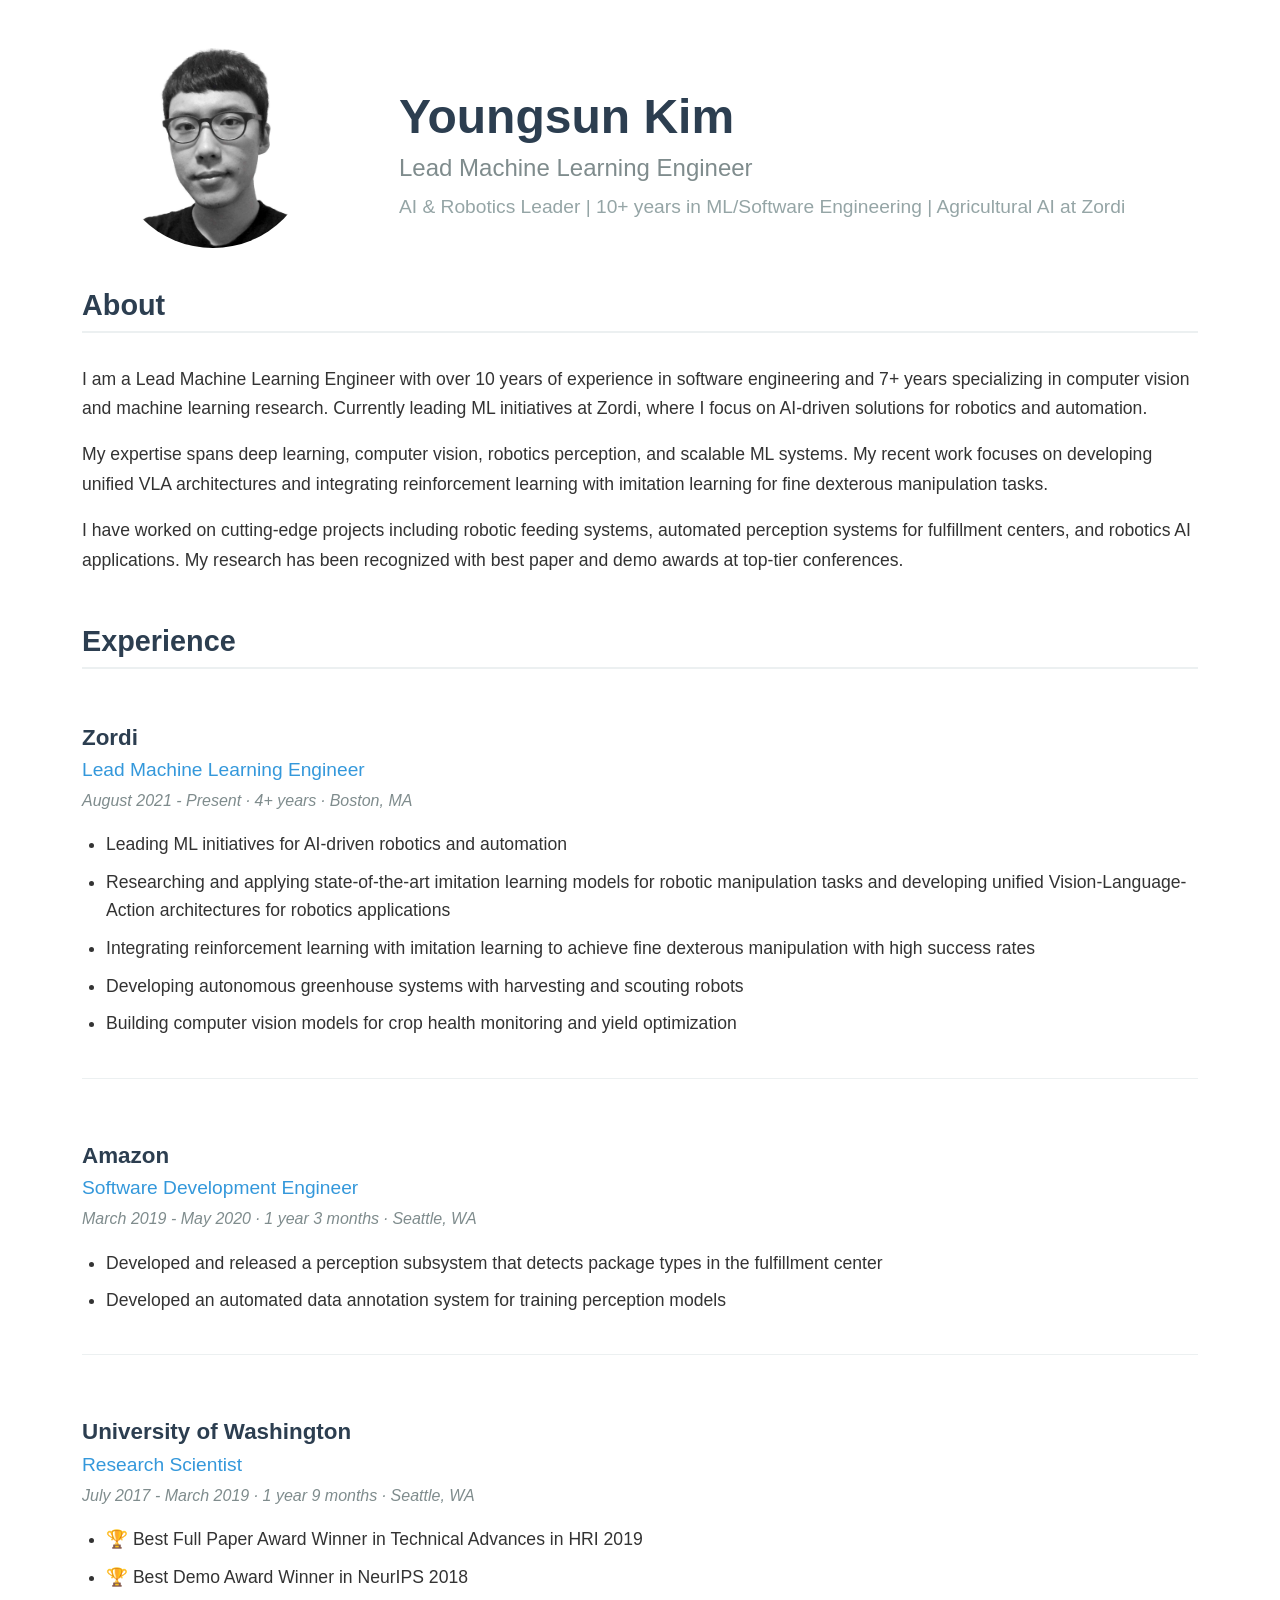
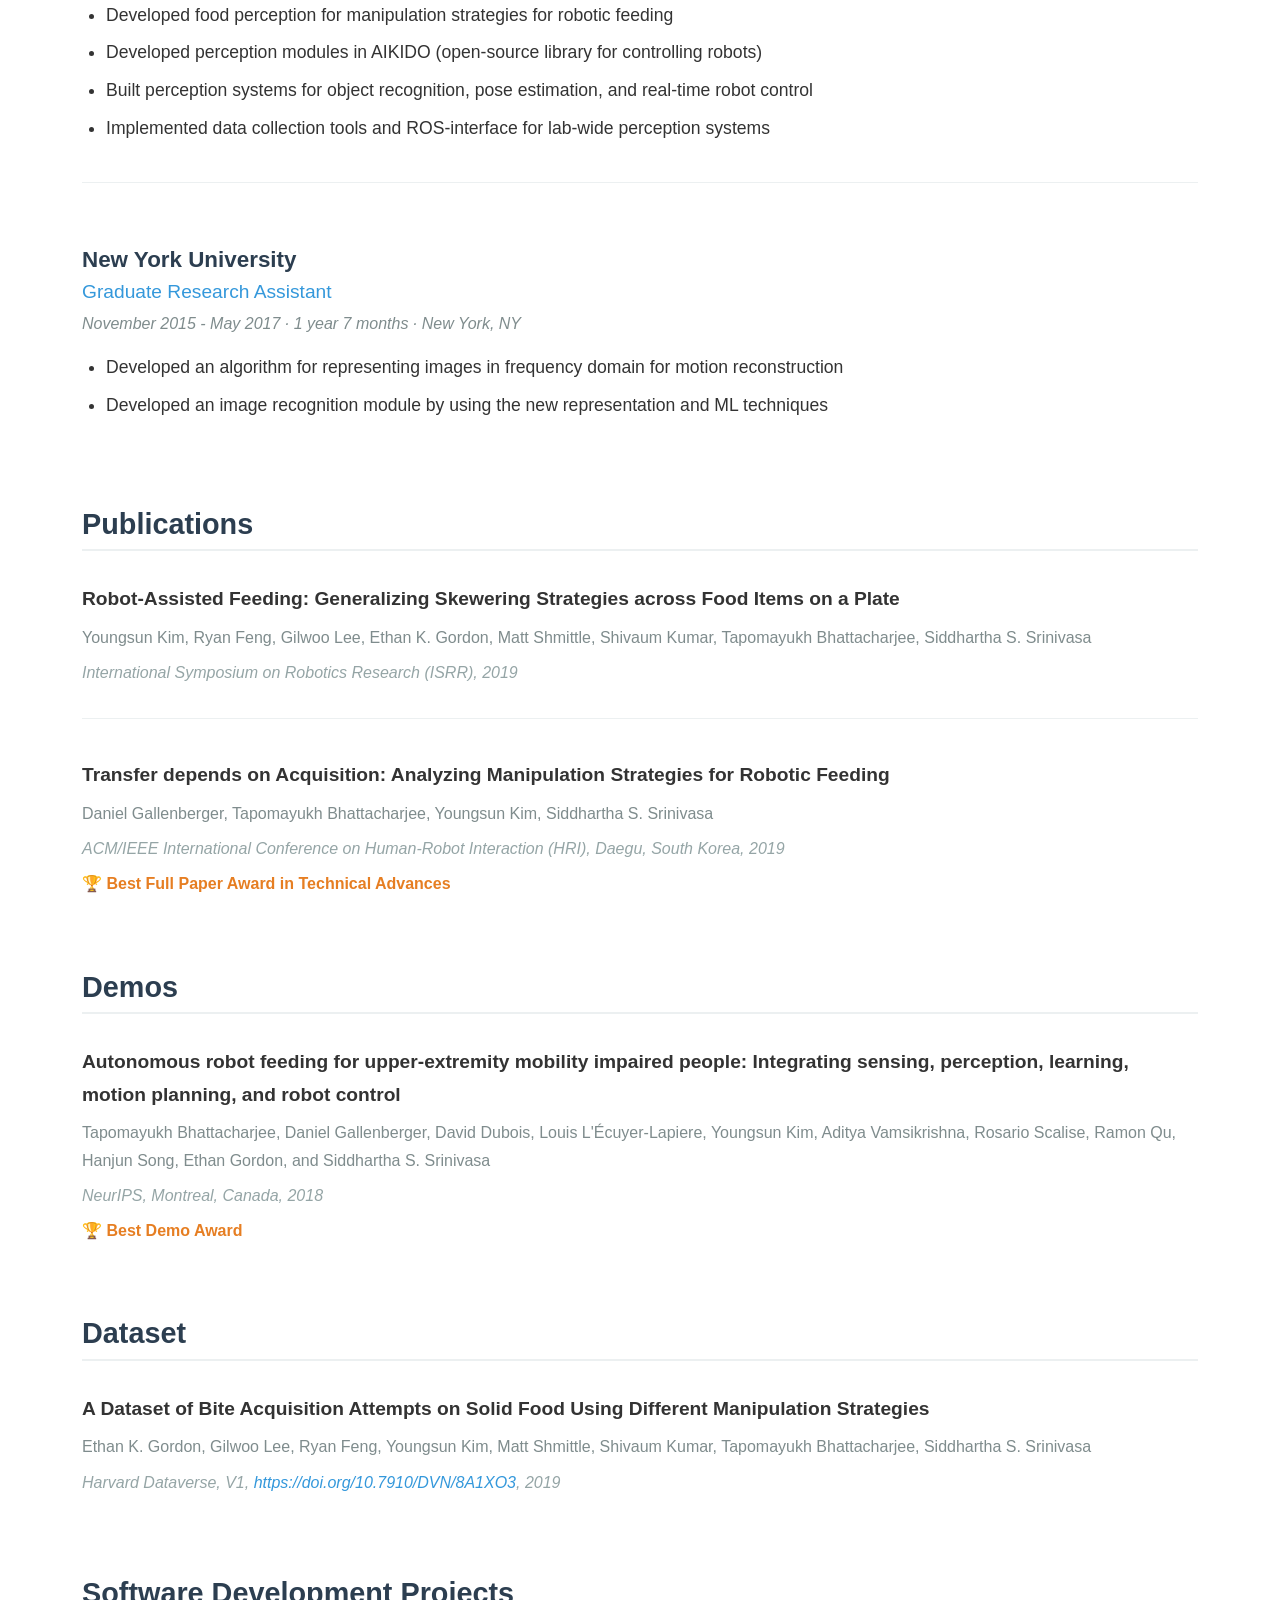
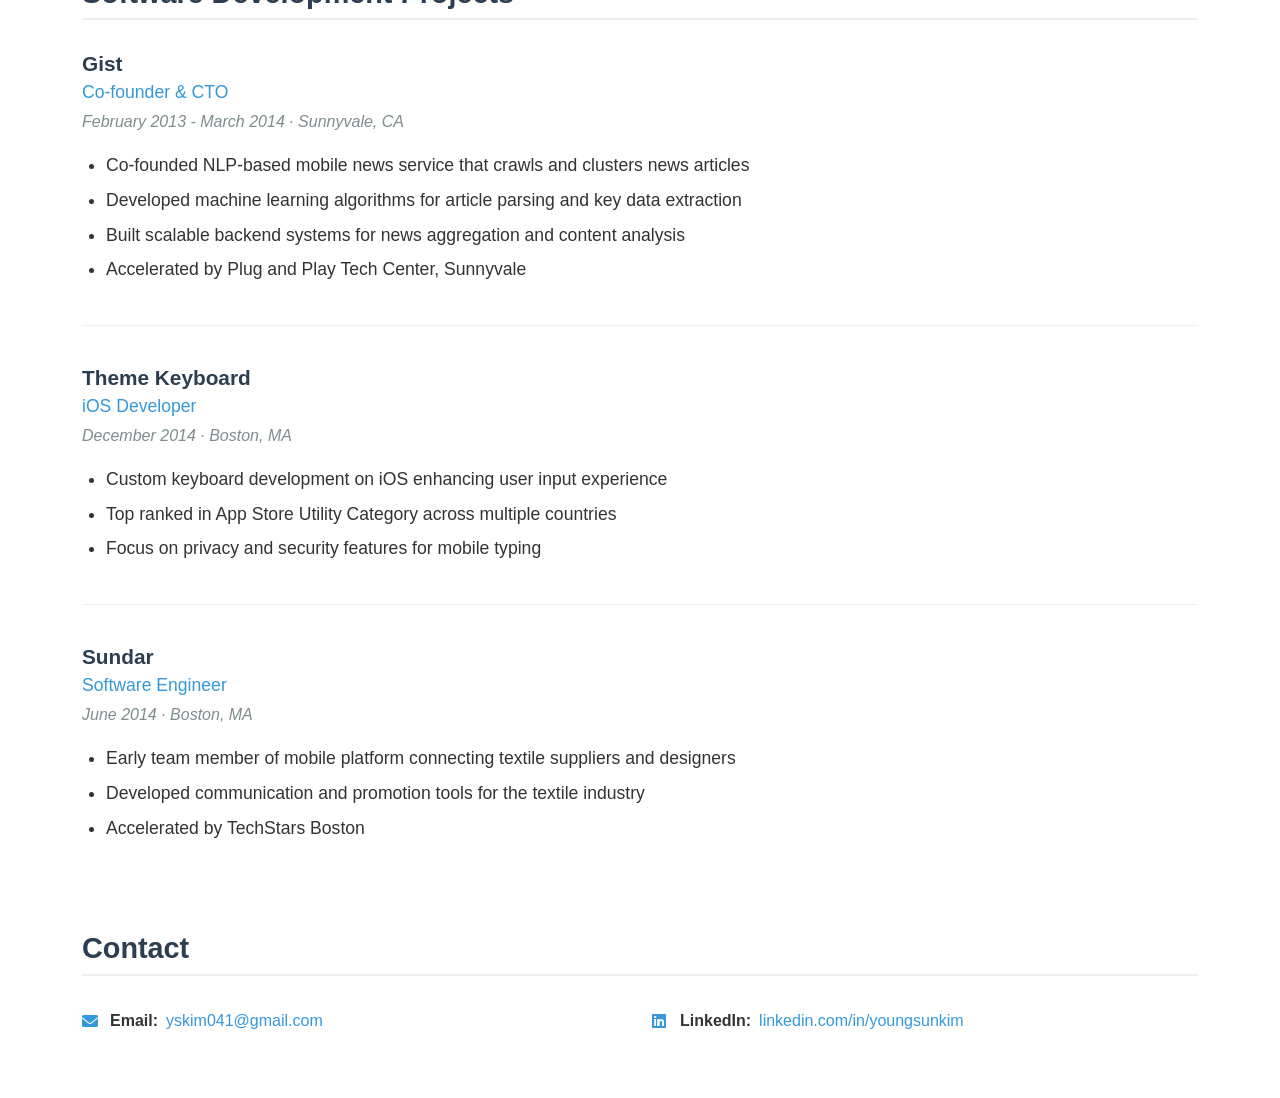
==== commit a5a405e0: "update index" ====
--- a/index.html
+++ b/index.html
@@ -54,16 +54,21 @@
           I am a Lead Machine Learning Engineer with over 10 years of experience
           in software engineering and 7+ years specializing in computer vision
           and machine learning research. Currently leading ML initiatives at
-          Zordi, where I focus on AI-driven solutions for agricultural robotics
-          and automation.
+          Zordi, where I focus on AI-driven solutions for robotics and
+          automation.
         </p>
         <p>
           My expertise spans deep learning, computer vision, robotics
-          perception, and scalable ML systems. I have worked on cutting-edge
-          projects including robotic feeding systems, automated perception
-          systems for fulfillment centers, and agricultural AI applications. My
-          research has been recognized with best paper and demo awards at
-          top-tier conferences.
+          perception, and scalable ML systems. My recent work focuses on
+          developing unified VLA architectures and integrating reinforcement
+          learning with imitation learning for fine dexterous manipulation
+          tasks.
+        </p>
+        <p>
+          I have worked on cutting-edge projects including robotic feeding
+          systems, automated perception systems for fulfillment centers, and
+          robotics AI applications. My research has been recognized with best
+          paper and demo awards at top-tier conferences.
         </p>
       </section>
 
@@ -79,8 +84,16 @@
           </p>
           <ul>
             <li>
-              Leading ML initiatives for AI-driven agricultural robotics and
-              automation
+              Leading ML initiatives for AI-driven robotics and automation
+            </li>
+            <li>
+              Researching and applying state-of-the-art imitation learning
+              models for robotic manipulation tasks and developing unified
+              Vision-Language-Action architectures for robotics applications
+            </li>
+            <li>
+              Integrating reinforcement learning with imitation learning to
+              achieve fine dexterous manipulation with high success rates
             </li>
             <li>
               Developing autonomous greenhouse systems with harvesting and
@@ -89,9 +102,6 @@
             <li>
               Building computer vision models for crop health monitoring and
               yield optimization
-            </li>
-            <li>
-              Scaling ML systems for production greenhouses in NY, NJ, and CA
             </li>
           </ul>
         </div>
@@ -282,14 +292,6 @@
           <p class="date-location">December 2014 · Boston, MA</p>
           <ul>
             <li>
-              <a
-                href="https://itunes.apple.com/fm/app/theme-keyboard-light-secure/id965637882"
-                target="_blank"
-                >Theme Keyboard - Light & Secure</a
-              >
-              (App Store)
-            </li>
-            <li>
               Custom keyboard development on iOS enhancing user input experience
             </li>
             <li>
@@ -304,7 +306,6 @@
           <h5 class="project-role">Software Engineer</h5>
           <p class="date-location">June 2014 · Boston, MA</p>
           <ul>
-            <li><a href="https://sundar.io" target="_blank">sundar.io</a></li>
             <li>
               Early team member of mobile platform connecting textile suppliers
               and designers
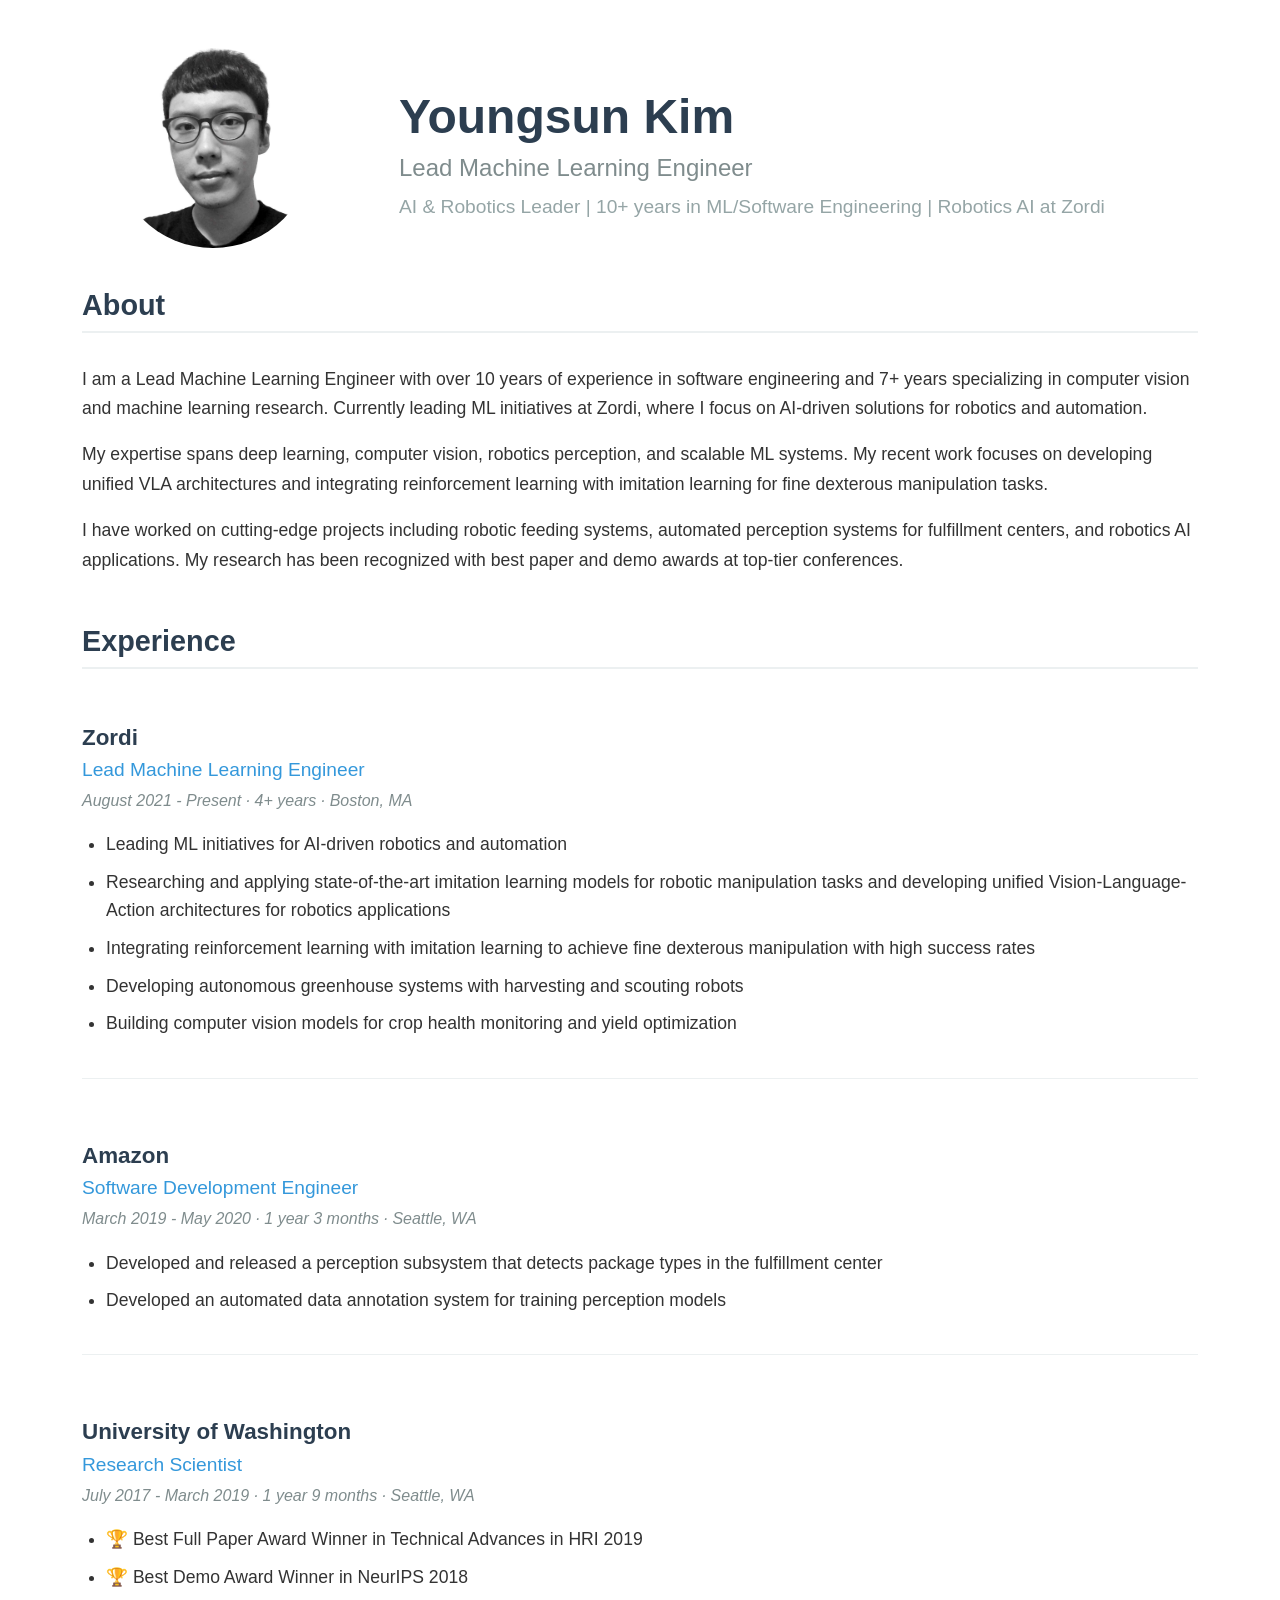
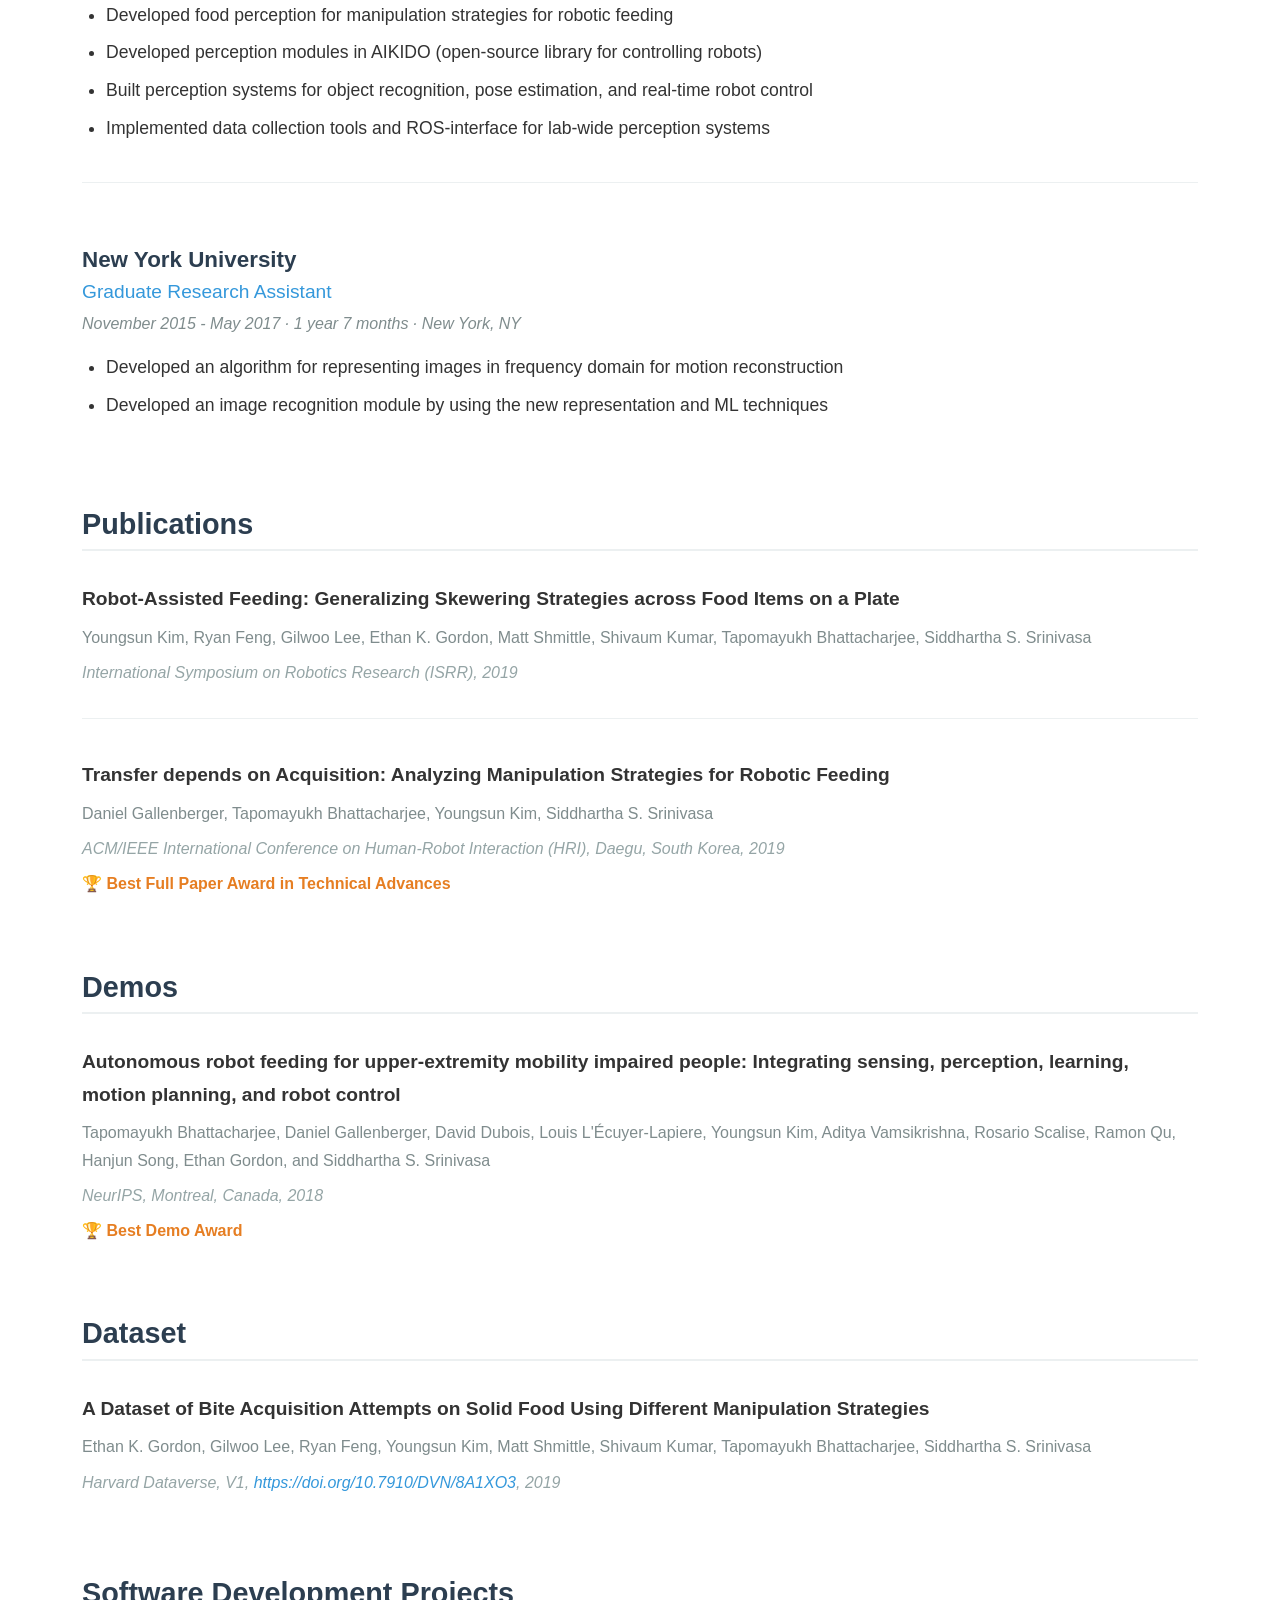
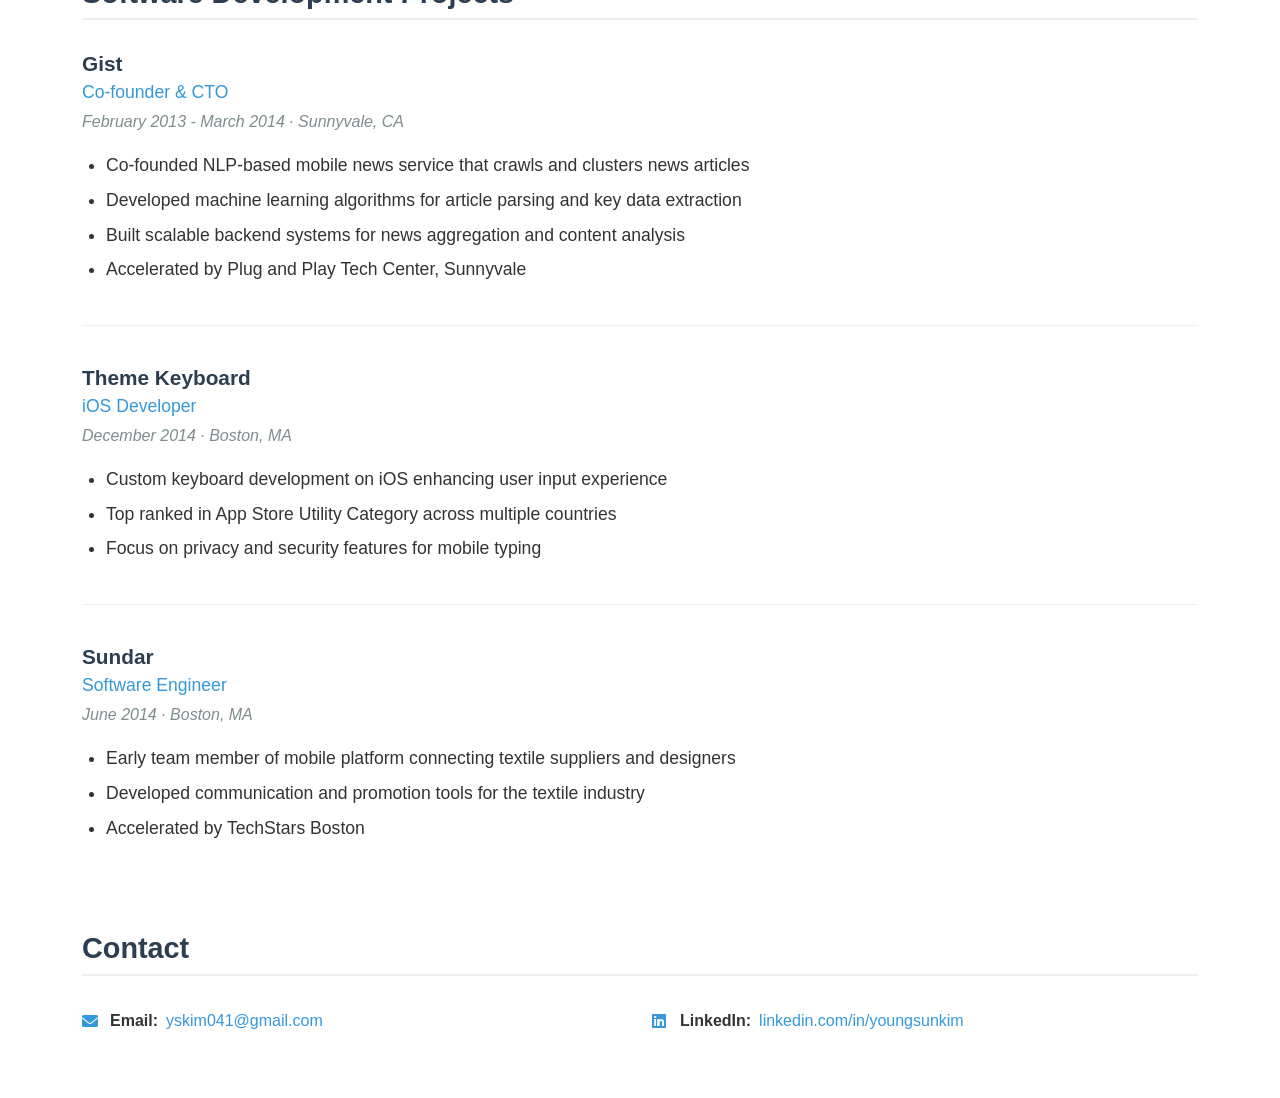
==== commit 8003550b: "update index" ====
--- a/index.html
+++ b/index.html
@@ -41,7 +41,7 @@
             <h2 class="title">Lead Machine Learning Engineer</h2>
             <p class="subtitle">
               AI & Robotics Leader | 10+ years in ML/Software Engineering |
-              Agricultural AI at Zordi
+              Robotics AI at Zordi
             </p>
           </div>
         </div>
